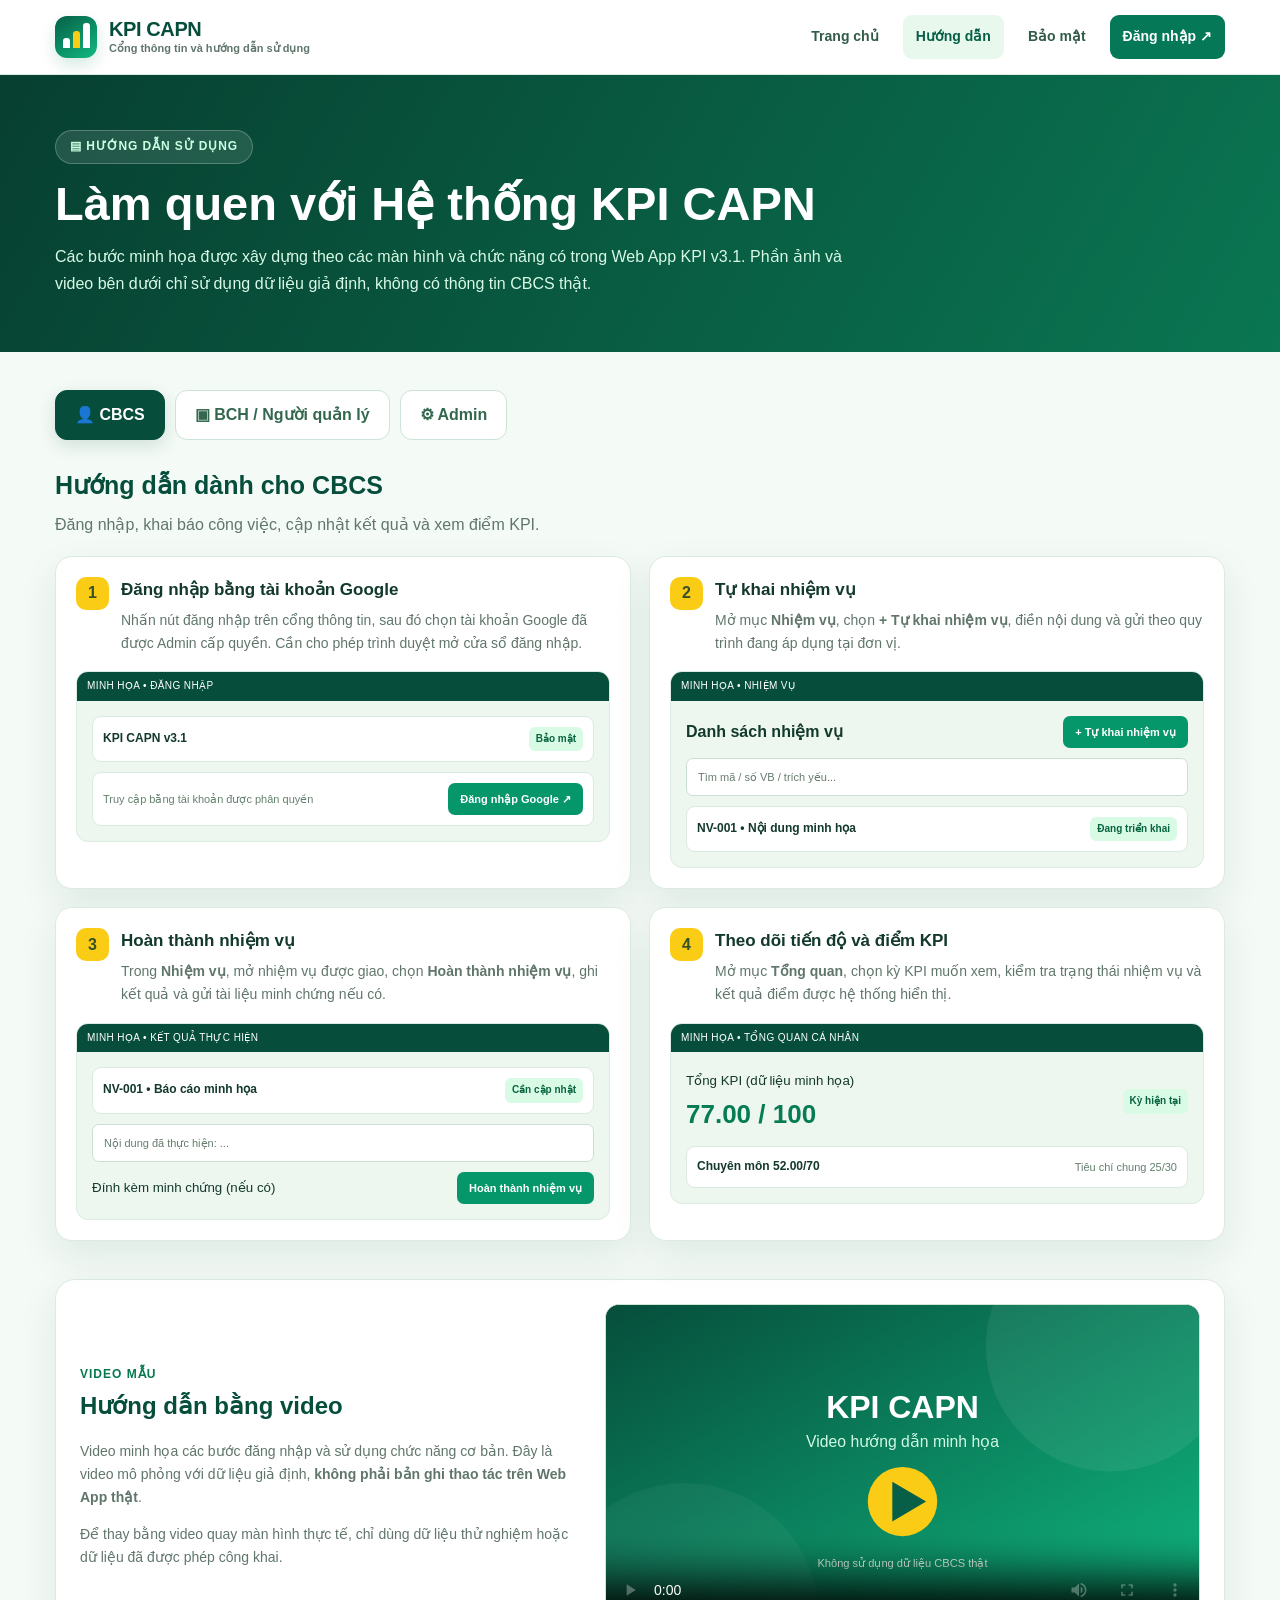
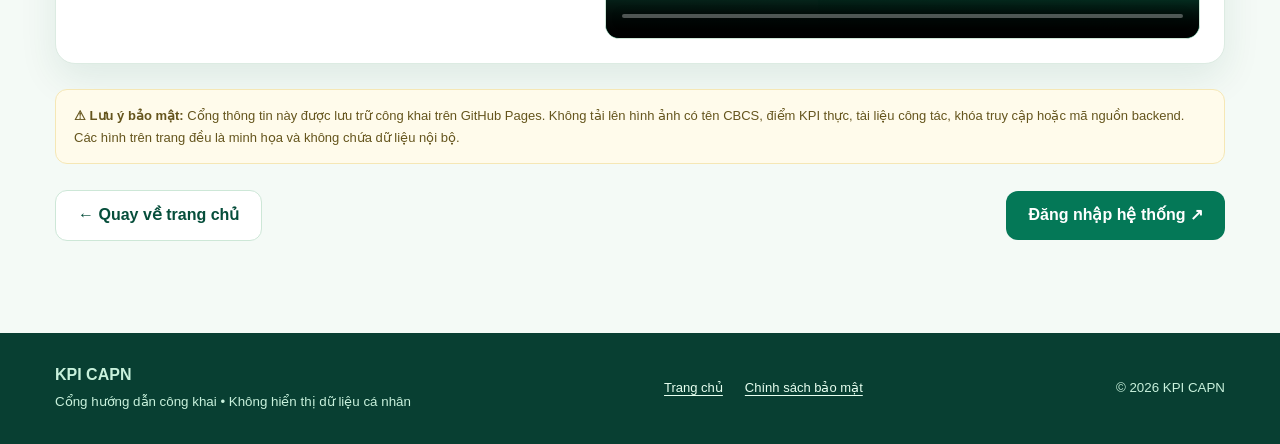
==== huong-dan.html @ f64d780b "Add files via upload" ====
<!doctype html><html lang="vi"><head><meta charset="utf-8"><meta name="viewport" content="width=device-width,initial-scale=1"><meta name="theme-color" content="#064e3b"><meta name="description" content="Hướng dẫn sử dụng KPI CAPN theo vai trò CBCS, BCH và Admin, có ảnh minh họa và video mẫu."><title>Hướng dẫn sử dụng | KPI CAPN</title><link rel="icon" href="favicon.svg" type="image/svg+xml"><link rel="stylesheet" href="styles.css"></head><body>
<header class="site-header"><div class="container header-inner"><a class="brand" href="index.html"><span class="logo" aria-hidden="true"><i></i><i></i><i></i></span><span><strong>KPI CAPN</strong><small>Cổng thông tin và hướng dẫn sử dụng</small></span></a><nav class="menu" aria-label="Menu"><a href="index.html">Trang chủ</a><a href="huong-dan.html" aria-current="page">Hướng dẫn</a><a href="privacy.html">Bảo mật</a><a class="header-login" href="https://script.google.com/macros/s/AKfycbzQNDYXL3DD_CbY_EI88H-msxSmF8fYLqGFFghkxjFgQ-EiCc-l6rLJh7oKqEuEc4o/exec" target="_blank" rel="noopener noreferrer">Đăng nhập ↗</a></nav></div></header>
<main><section class="guide-hero"><div class="container"><span class="tag">▤ HƯỚNG DẪN SỬ DỤNG</span><h1>Làm quen với Hệ thống KPI CAPN</h1><p>Các bước minh họa được xây dựng theo các màn hình và chức năng có trong Web App KPI v3.1. Phần ảnh và video bên dưới chỉ sử dụng dữ liệu giả định, không có thông tin CBCS thật.</p></div></section>
<div class="container guide-main"><div class="role-tabs" role="tablist" aria-label="Chọn vai trò"><button class="role-tab" id="tab-cbcs" role="tab" aria-controls="panel-cbcs" aria-selected="true" data-role="cbcs">👤 CBCS</button><button class="role-tab" id="tab-bch" role="tab" aria-controls="panel-bch" aria-selected="false" data-role="bch">▣ BCH / Người quản lý</button><button class="role-tab" id="tab-admin" role="tab" aria-controls="panel-admin" aria-selected="false" data-role="admin">⚙ Admin</button></div>
<section class="role-panel" id="panel-cbcs" role="tabpanel" aria-labelledby="tab-cbcs"><div class="guide-header"><h2>Hướng dẫn dành cho CBCS</h2><p>Đăng nhập, khai báo công việc, cập nhật kết quả và xem điểm KPI.</p></div><div class="steps">
<article class="step"><div class="step-head"><span class="step-number">1</span><div><h3>Đăng nhập bằng tài khoản Google</h3><p>Nhấn nút đăng nhập trên cổng thông tin, sau đó chọn tài khoản Google đã được Admin cấp quyền. Cần cho phép trình duyệt mở cửa sổ đăng nhập.</p></div></div><div class="illustration"><div class="illustration-label">MINH HỌA • Đăng nhập</div><div class="illustration-body"><div class="demo-card"><b>KPI CAPN v3.1</b><span class="demo-chip">Bảo mật</span></div><div class="demo-card"><small>Truy cập bằng tài khoản được phân quyền</small><span class="demo-button">Đăng nhập Google ↗</span></div></div></div></article>
<article class="step"><div class="step-head"><span class="step-number">2</span><div><h3>Tự khai nhiệm vụ</h3><p>Mở mục <strong>Nhiệm vụ</strong>, chọn <strong>+ Tự khai nhiệm vụ</strong>, điền nội dung và gửi theo quy trình đang áp dụng tại đơn vị.</p></div></div><div class="illustration"><div class="illustration-label">MINH HỌA • Nhiệm vụ</div><div class="illustration-body"><div class="demo-row"><b>Danh sách nhiệm vụ</b><span class="demo-button">+ Tự khai nhiệm vụ</span></div><div class="demo-input">Tìm mã / số VB / trích yếu...</div><div class="demo-card"><b>NV-001 • Nội dung minh họa</b><span class="demo-chip">Đang triển khai</span></div></div></div></article>
<article class="step"><div class="step-head"><span class="step-number">3</span><div><h3>Hoàn thành nhiệm vụ</h3><p>Trong <strong>Nhiệm vụ</strong>, mở nhiệm vụ được giao, chọn <strong>Hoàn thành nhiệm vụ</strong>, ghi kết quả và gửi tài liệu minh chứng nếu có.</p></div></div><div class="illustration"><div class="illustration-label">MINH HỌA • Kết quả thực hiện</div><div class="illustration-body"><div class="demo-card"><b>NV-001 • Báo cáo minh họa</b><span class="demo-chip">Cần cập nhật</span></div><div class="demo-input">Nội dung đã thực hiện: ...</div><div class="demo-row"><small>Đính kèm minh chứng (nếu có)</small><span class="demo-button">Hoàn thành nhiệm vụ</span></div></div></div></article>
<article class="step"><div class="step-head"><span class="step-number">4</span><div><h3>Theo dõi tiến độ và điểm KPI</h3><p>Mở mục <strong>Tổng quan</strong>, chọn kỳ KPI muốn xem, kiểm tra trạng thái nhiệm vụ và kết quả điểm được hệ thống hiển thị.</p></div></div><div class="illustration"><div class="illustration-label">MINH HỌA • Tổng quan cá nhân</div><div class="illustration-body"><div class="demo-row"><div><small>Tổng KPI (dữ liệu minh họa)</small><div class="demo-score">77.00 / 100</div></div><span class="demo-chip">Kỳ hiện tại</span></div><div class="demo-card"><b>Chuyên môn 52.00/70</b><small>Tiêu chí chung 25/30</small></div></div></div></article>
</div></section>
<section class="role-panel" id="panel-bch" role="tabpanel" aria-labelledby="tab-bch" hidden><div class="guide-header"><h2>Hướng dẫn dành cho BCH / người quản lý</h2><p>Các chức năng cụ thể sẽ xuất hiện theo quyền đã được Admin cấu hình.</p></div><div class="steps">
<article class="step"><div class="step-head"><span class="step-number">1</span><div><h3>Đăng nhập và kiểm tra phạm vi</h3><p>Đăng nhập bằng tài khoản được phân quyền, kiểm tra thông tin vai trò và phạm vi đơn vị trên màn hình Tổng quan.</p></div></div><div class="illustration"><div class="illustration-label">MINH HỌA • Quyền quản lý</div><div class="illustration-body"><div class="demo-card"><b>Vai trò: BCH / Người quản lý</b><span class="demo-chip">Theo phân quyền</span></div><div class="demo-input">Kỳ KPI: Tháng hiện tại ▾</div></div></div></article>
<article class="step"><div class="step-head"><span class="step-number">2</span><div><h3>Giao nhiệm vụ</h3><p>Mở <strong>Nhiệm vụ</strong>, chọn <strong>+ Giao nhiệm vụ</strong> (nếu có quyền), nhập nội dung, cán bộ thực hiện và thời hạn.</p></div></div><div class="illustration"><div class="illustration-label">MINH HỌA • Giao nhiệm vụ</div><div class="illustration-body"><div class="demo-row"><b>Danh sách nhiệm vụ</b><span class="demo-button">+ Giao nhiệm vụ</span></div><div class="demo-input">Người thực hiện: CBCS mẫu ▾</div><div class="demo-input">Hạn nhiệm vụ: DD/MM/YYYY</div></div></div></article>
<article class="step"><div class="step-head"><span class="step-number">3</span><div><h3>Duyệt và chấm điểm</h3><p>Mở <strong>Duyệt nhiệm vụ</strong> hoặc <strong>Chấm điểm</strong> (nếu được cấp quyền); kiểm tra kết quả và thao tác theo quy trình.</p></div></div><div class="illustration"><div class="illustration-label">MINH HỌA • Đánh giá</div><div class="illustration-body"><div class="demo-card"><b>Nhiệm vụ NV-001</b><span class="demo-chip">Chờ chấm điểm</span></div><div class="demo-row"><small>Chất lượng • Tiến độ</small><span class="demo-button yellow">Chấm điểm</span></div></div></div></article>
<article class="step"><div class="step-head"><span class="step-number">4</span><div><h3>Xem tổng hợp và xuất báo cáo</h3><p>Sử dụng <strong>Tổng quan</strong>, <strong>Xếp hạng</strong> hoặc <strong>So sánh KPI</strong> theo phạm vi được cấp để theo dõi kết quả.</p></div></div><div class="illustration"><div class="illustration-label">MINH HỌA • Báo cáo</div><div class="illustration-body"><div class="demo-card"><b>Điểm KPI trung bình</b><span class="demo-score" style="font-size:21px">86.20</span></div><div class="demo-row"><span class="demo-chip">Theo tổ / kỳ</span><span class="demo-button">Xuất Excel</span></div></div></div></article>
</div></section>
<section class="role-panel" id="panel-admin" role="tabpanel" aria-labelledby="tab-admin" hidden><div class="guide-header"><h2>Hướng dẫn dành cho Admin</h2><p>Quản lý tài khoản, dữ liệu, cấu hình và kiểm tra vận hành hệ thống.</p></div><div class="steps">
<article class="step"><div class="step-head"><span class="step-number">1</span><div><h3>Truy cập bằng tài khoản quản trị</h3><p>Đăng nhập tài khoản Google được chỉ định là Admin, sau đó chọn <strong>Quản trị</strong> từ thanh menu bên trái.</p></div></div><div class="illustration"><div class="illustration-label">MINH HỌA • Quản trị</div><div class="illustration-body"><div class="demo-card"><b>Quản trị hệ thống</b><span class="demo-chip">Admin</span></div><div class="demo-input">Người dùng & quyền | Danh mục | Cấu hình KPI</div></div></div></article>
<article class="step"><div class="step-head"><span class="step-number">2</span><div><h3>Quản lý tài khoản và phân quyền</h3><p>Vào <strong>Quản trị → Người dùng & quyền</strong> để kiểm tra CBCS, vai trò và phạm vi quyền trước khi lưu thay đổi.</p></div></div><div class="illustration"><div class="illustration-label">MINH HỌA • Người dùng</div><div class="illustration-body"><div class="demo-card"><b>CBCS mẫu</b><span class="demo-chip">Hoạt động</span></div><div class="demo-row"><small>Vai trò: CBCS</small><span class="demo-button">Cập nhật quyền</span></div></div></div></article>
<article class="step"><div class="step-head"><span class="step-number">3</span><div><h3>Giám sát nhiệm vụ, chấm điểm</h3><p>Vào <strong>Nhiệm vụ</strong> để lọc, chọn nhiều nhiệm vụ và sử dụng menu <strong>Hành động</strong> theo quyền hiện có.</p></div></div><div class="illustration"><div class="illustration-label">MINH HỌA • Thao tác hàng loạt</div><div class="illustration-body"><div class="demo-row"><small>☑ Chọn các nhiệm vụ</small><span class="demo-button">Hành động ▾</span></div><div class="demo-card"><b>NV-001 • NV-002</b><span class="demo-chip">Đã chọn: 2</span></div></div></div></article>
<article class="step"><div class="step-head"><span class="step-number">4</span><div><h3>Kiểm tra, thống kê và báo cáo</h3><p>Sử dụng <strong>Tổng quan</strong>, <strong>Nhật ký thao tác</strong>, <strong>Quản trị → Kiểm tra hệ thống</strong> và chức năng xuất báo cáo khi cần.</p></div></div><div class="illustration"><div class="illustration-label">MINH HỌA • Kiểm tra hệ thống</div><div class="illustration-body"><div class="demo-card"><b>Trạng thái kiểm tra</b><span class="demo-chip">Bình thường</span></div><div class="demo-row"><small>Ghi nhận và theo dõi phiên bản</small><span class="demo-button">Xuất báo cáo</span></div></div></div></article>
</div></section>
<section class="video-section"><div><span class="eyebrow">VIDEO MẪU</span><h2>Hướng dẫn bằng video</h2><p>Video minh họa các bước đăng nhập và sử dụng chức năng cơ bản. Đây là video mô phỏng với dữ liệu giả định, <strong>không phải bản ghi thao tác trên Web App thật</strong>.</p><p>Để thay bằng video quay màn hình thực tế, chỉ dùng dữ liệu thử nghiệm hoặc dữ liệu đã được phép công khai.</p></div><video controls preload="metadata" poster="media/video-cover.svg"><source src="media/huong-dan-minh-hoa.mp4" type="video/mp4">Trình duyệt của bạn không hỗ trợ video HTML5.</video></section>
<div class="safety"><strong>⚠ Lưu ý bảo mật:</strong> Cổng thông tin này được lưu trữ công khai trên GitHub Pages. Không tải lên hình ảnh có tên CBCS, điểm KPI thực, tài liệu công tác, khóa truy cập hoặc mã nguồn backend. Các hình trên trang đều là minh họa và không chứa dữ liệu nội bộ.</div>
<div class="guide-back"><a class="btn btn-white" style="border:1px solid #cde7d7" href="index.html">← Quay về trang chủ</a><a class="btn btn-green" href="https://script.google.com/macros/s/AKfycbzQNDYXL3DD_CbY_EI88H-msxSmF8fYLqGFFghkxjFgQ-EiCc-l6rLJh7oKqEuEc4o/exec" target="_blank" rel="noopener noreferrer">Đăng nhập hệ thống ↗</a></div>
</div></main><footer class="site-footer"><div class="container footer-inner"><div><strong>KPI CAPN</strong><br><small>Cổng hướng dẫn công khai • Không hiển thị dữ liệu cá nhân</small></div><div class="footer-links"><a href="index.html">Trang chủ</a><a href="privacy.html">Chính sách bảo mật</a></div><small>© 2026 KPI CAPN</small></div></footer>
<script>
(function(){const roles=['cbcs','bch','admin'];function select(role,updateHash){if(!roles.includes(role))role='cbcs';for(const r of roles){const button=document.getElementById('tab-'+r),panel=document.getElementById('panel-'+r);button.setAttribute('aria-selected',String(r===role));panel.hidden=r!==role;}if(updateHash)history.replaceState(null,'','#'+role)}for(const r of roles)document.getElementById('tab-'+r).addEventListener('click',()=>select(r,true));window.addEventListener('hashchange',()=>select(location.hash.slice(1),false));select(location.hash.slice(1),false)})();
</script></body></html>
---- styles.css ----
:root{--forest:#064e3b;--dark:#033d2e;--green:#047857;--bright:#10b981;--mint:#d1fae5;--mint2:#ecfdf5;--yellow:#facc15;--ink:#13392b;--muted:#60766b;--line:#dcebe2;--bg:#f4faf6;--white:#fff;--shadow:0 15px 38px rgba(6,78,59,.09)}
*{box-sizing:border-box}html{scroll-behavior:smooth}body{margin:0;background:var(--bg);color:var(--ink);font:16px/1.65 'Segoe UI',Arial,sans-serif}a{color:inherit;text-decoration:none}button{font:inherit;cursor:pointer}img,video{max-width:100%}button:focus-visible,a:focus-visible{outline:3px solid var(--yellow);outline-offset:3px}.container{width:min(1170px,calc(100% - 40px));margin:0 auto}
.site-header{position:sticky;z-index:50;top:0;background:rgba(255,255,255,.96);backdrop-filter:blur(16px);border-bottom:1px solid var(--line)}.header-inner{min-height:74px;display:flex;align-items:center;justify-content:space-between;gap:20px}.brand{display:flex;align-items:center;gap:12px;white-space:nowrap}.logo{width:42px;height:42px;border-radius:12px;background:linear-gradient(145deg,#065f46,#10b981);display:flex;align-items:flex-end;justify-content:center;gap:3px;padding-bottom:10px;box-shadow:0 7px 16px #0478572a}.logo i{display:block;width:7px;background:#fff;border-radius:3px 3px 0 0}.logo i:nth-child(1){height:10px}.logo i:nth-child(2){height:17px;background:#facc15}.logo i:nth-child(3){height:25px}.brand strong{display:block;font-size:20px;line-height:1.2;letter-spacing:-.4px;color:var(--forest)}.brand small{display:block;font-size:11px;font-weight:600;line-height:1.4;color:var(--muted)}.menu{display:flex;align-items:center;gap:11px;flex-wrap:wrap}.menu a{font-size:14px;font-weight:700;padding:10px 13px;border-radius:9px;color:#315b47}.menu a:hover,.menu a[aria-current=page]{background:#e8f8ed;color:#065f46}.menu .header-login{background:var(--green);color:#fff}.menu .header-login:hover{background:var(--forest);color:#fff}.btn{display:inline-flex;gap:10px;align-items:center;justify-content:center;border:0;padding:14px 22px;border-radius:12px;font-weight:800;line-height:1.3;transition:transform .16s ease,filter .16s ease}.btn:hover{transform:translateY(-2px);filter:brightness(1.03)}.btn-yellow{background:linear-gradient(125deg,#ffe46c,var(--yellow));color:#25462b;box-shadow:0 10px 25px #0002}.btn-white{background:#fff;color:var(--forest)}.btn-outline{border:1px solid #ffffff91;color:#fff;background:#ffffff15}.btn-green{background:var(--green);color:#fff}.tag{display:inline-flex;align-items:center;gap:8px;font-size:12px;font-weight:800;letter-spacing:.9px;text-transform:uppercase;color:#caffe3;background:#ffffff1c;border:1px solid #ffffff3d;border-radius:999px;padding:6px 14px}.pill{display:inline-block;border-radius:99px;font-size:12px;font-weight:800;padding:5px 10px;background:#def7e8;color:#086c49}
.hero{position:relative;overflow:hidden;background:linear-gradient(120deg,#063d30 0%,#075a41 58%,#0a815a 100%);color:#fff}.hero:before{content:'';width:490px;height:490px;border:90px solid #ffffff09;border-radius:50%;position:absolute;right:-180px;top:-200px}.hero:after{content:'';width:410px;height:410px;border:55px solid #ffffff08;border-radius:50%;position:absolute;left:-210px;bottom:-280px}.hero-grid{position:relative;z-index:1;display:grid;grid-template-columns:1.03fr .97fr;gap:42px;align-items:center;min-height:450px;padding:72px 0}.hero h1{font-size:clamp(38px,4.5vw,62px);line-height:1.12;letter-spacing:-2px;margin:19px 0 17px;font-weight:850}.hero h1 span{color:#ffe45e}.hero p{font-size:18px;line-height:1.7;max-width:595px;color:#e4fff2;margin:0 0 26px}.hero-cta{display:flex;gap:13px;flex-wrap:wrap}.hero-note{font-size:13px;margin-top:19px;color:#c1e9d2}.dashboard-visual{padding:17px;background:linear-gradient(140deg,#ffffff27,#ffffff10);border:1px solid #ffffff55;border-radius:22px;transform:rotate(-1deg);box-shadow:0 32px 60px #012b2088}.mini-window{background:#f8fffb;color:#163c2c;border-radius:14px;overflow:hidden;box-shadow:0 8px 18px #01291d30}.mini-head{background:#064e3b;color:#fff;padding:12px 15px;display:flex;gap:7px;align-items:center;justify-content:space-between;font-weight:800;font-size:14px}.mini-head .dots{display:flex;gap:5px}.mini-head .dots i{width:8px;height:8px;background:#facc15;border-radius:50%}.mini-head .dots i:nth-child(2){background:#a7f3d0}.mini-head .dots i:nth-child(3){background:#fff}.mini-body{padding:18px}.mini-tile-grid{display:grid;grid-template-columns:repeat(3,1fr);gap:9px}.mini-tile{background:#e6f7ed;border:1px solid #d0eedd;border-radius:10px;padding:9px}.mini-tile:nth-child(2){background:#fffae5;border-color:#f8ecc1}.mini-tile span{display:block;font-size:10px;color:#517364}.mini-tile b{display:block;font-size:18px;color:#064e3b}.mini-dashboard{display:grid;grid-template-columns:150px 1fr;gap:16px;padding-top:20px}.donut{width:136px;height:136px;border-radius:50%;display:grid;place-items:center;background:conic-gradient(#0fb981 0 74%,#facc15 74% 86%,#8b5cf6 86% 93%,#e3ede7 93%);position:relative}.donut:after{content:'';position:absolute;inset:26px;background:#fff;border-radius:50%}.donut .value{position:relative;z-index:1;text-align:center;font-weight:800;font-size:25px;line-height:1.1}.donut .value small{display:block;font-size:10px;font-weight:500}.mini-bars{display:flex;align-items:flex-end;height:124px;gap:11px;border-bottom:1px solid #e2eee7;padding:6px 5px}.mini-bars i{flex:1;border-radius:6px 6px 0 0;background:linear-gradient(#19c38b,#07845f);height:60%}.mini-bars i:nth-child(2){height:42%}.mini-bars i:nth-child(3){height:84%}.mini-bars i:nth-child(4){height:70%}.mini-bars i:nth-child(5){height:94%;background:linear-gradient(#ffdc47,#deb00d)}.mini-window-foot{background:#f2faf5;border-top:1px solid #e2eee7;padding:12px 18px;font-size:11px;font-weight:700;color:#55816a}
.section-pad{padding:70px 0}.section-intro{text-align:center;margin-bottom:32px}.eyebrow{display:inline-flex;color:#05784d;text-transform:uppercase;letter-spacing:1px;font-size:12px;font-weight:850}.section-intro h2,.left-intro h2{font-size:clamp(26px,3vw,38px);line-height:1.24;letter-spacing:-1px;margin:8px 0 8px;color:var(--forest)}.section-intro p,.left-intro p{color:var(--muted);margin:0}.features{display:grid;grid-template-columns:repeat(3,minmax(0,1fr));gap:18px}.feature{background:#fff;border:1px solid var(--line);border-radius:18px;padding:25px;box-shadow:var(--shadow)}.feature .icon{display:inline-grid;place-items:center;width:52px;height:52px;background:#e3f9ea;border-radius:14px;font-size:26px}.feature h3{font-size:19px;margin:17px 0 8px}.feature p{font-size:14px;margin:0;color:var(--muted)}.guide-preview{display:grid;grid-template-columns:.8fr 1.2fr;gap:32px;align-items:center}.guide-links{display:grid;gap:12px}.guide-link{display:flex;gap:13px;align-items:center;background:#fff;border:1px solid var(--line);border-radius:13px;padding:16px 18px;box-shadow:0 5px 14px #064e3b0b}.guide-link:hover{border-color:#84d3ac}.guide-link span:first-child{font-size:24px}.guide-link strong{display:block}.guide-link small{display:block;font-size:12px;color:var(--muted)}.guide-link b:last-child{margin-left:auto;color:#05835c}.section-soft{background:linear-gradient(180deg,#edf8f1,#f8fcf9)}.cta-band{background:linear-gradient(110deg,#065f46,#047857);color:#fff;border-radius:22px;padding:32px 38px;display:flex;gap:20px;align-items:center;justify-content:space-between;box-shadow:var(--shadow)}.cta-band h2{margin:0 0 5px;font-size:25px}.cta-band p{margin:0;color:#ddfbe9}.site-footer{margin-top:62px;padding:29px 0;background:#083f32;color:#c8f1dc}.footer-inner{display:flex;justify-content:space-between;align-items:center;gap:22px;flex-wrap:wrap}.site-footer a{text-decoration:underline;text-underline-offset:3px;color:#e7fff0}.footer-links{display:flex;gap:22px;font-size:13px}
/* trang hướng dẫn */
.guide-hero{padding:55px 0;background:linear-gradient(120deg,#073f30,#0a7652);color:#fff}.guide-hero h1{font-size:clamp(30px,4vw,47px);line-height:1.2;margin:12px 0}.guide-hero p{max-width:800px;color:#d8fae7;margin:0}.guide-main{padding:38px 0 30px}.role-tabs{display:flex;gap:10px;flex-wrap:wrap;margin:0 0 25px}.role-tab{padding:11px 19px;border-radius:12px;border:1px solid #cce3d5;background:#fff;color:#33684f;font-weight:800}.role-tab[aria-selected=true]{background:var(--forest);border-color:var(--forest);color:#fff;box-shadow:0 6px 17px #064e3b24}.role-panel[hidden]{display:none}.guide-header{margin:0 0 18px}.guide-header h2{margin:0 0 5px;color:var(--forest);font-size:25px}.guide-header p{color:var(--muted);margin:0}.steps{display:grid;grid-template-columns:repeat(2,minmax(0,1fr));gap:18px}.step{background:#fff;border:1px solid var(--line);padding:20px;border-radius:17px;box-shadow:var(--shadow)}.step-head{display:flex;gap:12px;align-items:start}.step-number{width:33px;height:33px;flex:0 0 auto;border-radius:10px;background:var(--yellow);display:grid;place-items:center;color:#375129;font-weight:900}.step h3{font-size:17px;margin:2px 0 7px;line-height:1.35}.step p{font-size:14px;color:var(--muted);margin:0 0 16px}.illustration{background:#edf7f0;border:1px solid #dbece0;border-radius:12px;overflow:hidden}.illustration-label{font-size:10px;background:#064e3b;color:#fff;padding:6px 10px;letter-spacing:.4px;text-transform:uppercase}.illustration-body{padding:15px;min-height:125px;display:flex;flex-direction:column;justify-content:center;gap:10px}.demo-row{display:flex;align-items:center;gap:9px;justify-content:space-between}.demo-card{padding:10px;background:#fff;border-radius:9px;border:1px solid #daeadf;display:flex;justify-content:space-between;align-items:center;gap:10px}.demo-card b{font-size:12px}.demo-card small{font-size:11px;color:#64806e}.demo-button{background:#059669;color:#fff;padding:7px 12px;font-size:11px;border-radius:7px;white-space:nowrap;font-weight:800}.demo-button.yellow{background:#facc15;color:#183e2b}.demo-chip{display:inline-flex;background:#d9fae4;color:#076440;padding:4px 7px;border-radius:6px;font-size:10px;font-weight:800}.demo-input{border:1px solid #cbded4;background:#fff;padding:9px 11px;border-radius:7px;font-size:11px;color:#667c6d}.demo-score{font-size:26px;font-weight:900;color:#057c53}.video-section{margin-top:38px;background:#fff;border:1px solid var(--line);border-radius:20px;padding:24px;box-shadow:var(--shadow);display:grid;grid-template-columns:1fr 1.2fr;gap:30px;align-items:center}.video-section h2{margin:0 0 10px;color:var(--forest)}.video-section p{color:var(--muted);font-size:14px}.video-section video{width:100%;border-radius:14px;background:#073f30;border:1px solid #cee6d8}.safety{margin-top:25px;background:#fffbeb;border:1px solid #f5e7b5;padding:15px 18px;border-radius:12px;font-size:13px;color:#65551d}.guide-back{display:flex;justify-content:space-between;align-items:center;gap:12px;margin-top:26px;flex-wrap:wrap}
@media(max-width:900px){.hero-grid,.guide-preview,.video-section{grid-template-columns:1fr}.hero-grid{padding:55px 0}.dashboard-visual{max-width:580px;transform:none}.features{grid-template-columns:repeat(2,minmax(0,1fr))}.steps{grid-template-columns:1fr}.menu{gap:0}.menu a{padding:8px 9px}}@media(max-width:630px){.container{width:min(100% - 26px,1170px)}.header-inner{padding:10px 0;align-items:flex-start;flex-direction:column;gap:6px}.brand strong{font-size:18px}.menu{width:100%;justify-content:space-between}.menu a{font-size:12px;padding:8px}.hero-grid{padding:45px 0}.hero h1{letter-spacing:-1px}.hero p{font-size:16px}.dashboard-visual{padding:9px}.mini-dashboard{grid-template-columns:115px 1fr;gap:6px}.donut{width:105px;height:105px}.donut:after{inset:20px}.mini-body{padding:12px}.mini-bars{height:92px;gap:5px}.mini-tile{padding:6px}.mini-tile b{font-size:15px}.features{grid-template-columns:1fr}.cta-band{padding:25px;display:block}.cta-band .btn{margin-top:18px}.footer-inner{align-items:flex-start;flex-direction:column}.guide-hero{padding:40px 0}}
@media(prefers-reduced-motion:reduce){html{scroll-behavior:auto}a,button{transition:none}}
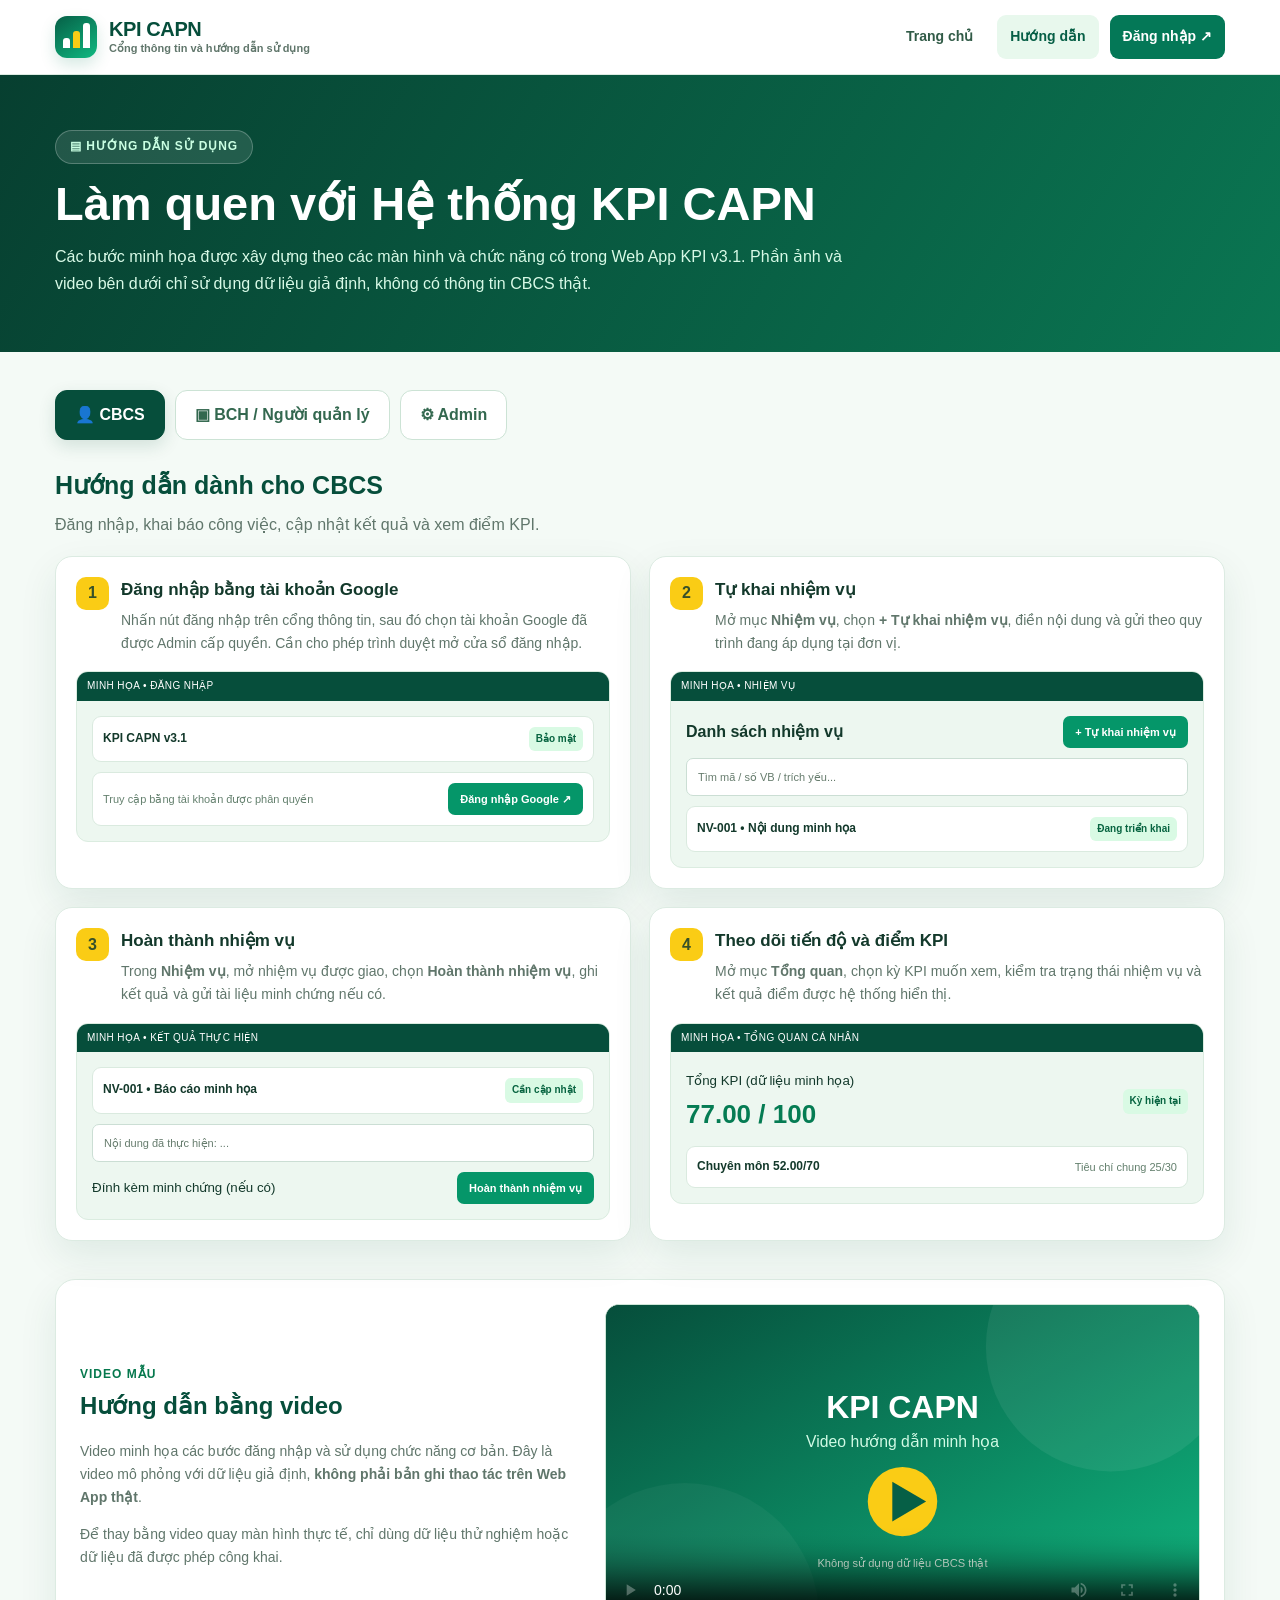
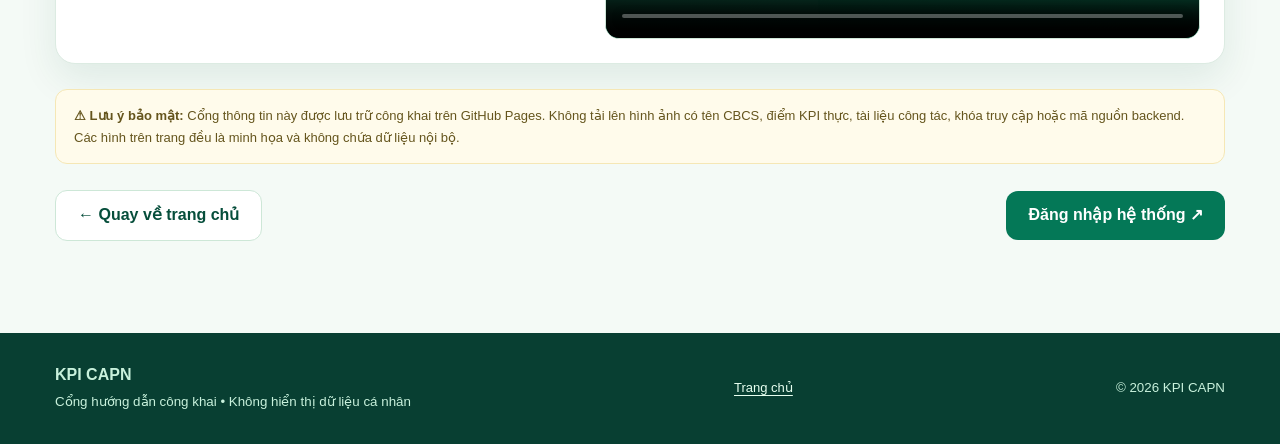
==== commit 2f3daecf: "Add files via upload" ====
--- a/huong-dan.html
+++ b/huong-dan.html
@@ -1,5 +1,5 @@
 <!doctype html><html lang="vi"><head><meta charset="utf-8"><meta name="viewport" content="width=device-width,initial-scale=1"><meta name="theme-color" content="#064e3b"><meta name="description" content="Hướng dẫn sử dụng KPI CAPN theo vai trò CBCS, BCH và Admin, có ảnh minh họa và video mẫu."><title>Hướng dẫn sử dụng | KPI CAPN</title><link rel="icon" href="favicon.svg" type="image/svg+xml"><link rel="stylesheet" href="styles.css"></head><body>
-<header class="site-header"><div class="container header-inner"><a class="brand" href="index.html"><span class="logo" aria-hidden="true"><i></i><i></i><i></i></span><span><strong>KPI CAPN</strong><small>Cổng thông tin và hướng dẫn sử dụng</small></span></a><nav class="menu" aria-label="Menu"><a href="index.html">Trang chủ</a><a href="huong-dan.html" aria-current="page">Hướng dẫn</a><a href="privacy.html">Bảo mật</a><a class="header-login" href="https://script.google.com/macros/s/AKfycbzQNDYXL3DD_CbY_EI88H-msxSmF8fYLqGFFghkxjFgQ-EiCc-l6rLJh7oKqEuEc4o/exec" target="_blank" rel="noopener noreferrer">Đăng nhập ↗</a></nav></div></header>
+<header class="site-header"><div class="container header-inner"><a class="brand" href="index.html"><span class="logo" aria-hidden="true"><i></i><i></i><i></i></span><span><strong>KPI CAPN</strong><small>Cổng thông tin và hướng dẫn sử dụng</small></span></a><nav class="menu" aria-label="Menu"><a href="index.html">Trang chủ</a><a href="huong-dan.html" aria-current="page">Hướng dẫn</a><a class="header-login" href="https://script.google.com/macros/s/AKfycbzQNDYXL3DD_CbY_EI88H-msxSmF8fYLqGFFghkxjFgQ-EiCc-l6rLJh7oKqEuEc4o/exec" target="_blank" rel="noopener noreferrer">Đăng nhập ↗</a></nav></div></header>
 <main><section class="guide-hero"><div class="container"><span class="tag">▤ HƯỚNG DẪN SỬ DỤNG</span><h1>Làm quen với Hệ thống KPI CAPN</h1><p>Các bước minh họa được xây dựng theo các màn hình và chức năng có trong Web App KPI v3.1. Phần ảnh và video bên dưới chỉ sử dụng dữ liệu giả định, không có thông tin CBCS thật.</p></div></section>
 <div class="container guide-main"><div class="role-tabs" role="tablist" aria-label="Chọn vai trò"><button class="role-tab" id="tab-cbcs" role="tab" aria-controls="panel-cbcs" aria-selected="true" data-role="cbcs">👤 CBCS</button><button class="role-tab" id="tab-bch" role="tab" aria-controls="panel-bch" aria-selected="false" data-role="bch">▣ BCH / Người quản lý</button><button class="role-tab" id="tab-admin" role="tab" aria-controls="panel-admin" aria-selected="false" data-role="admin">⚙ Admin</button></div>
 <section class="role-panel" id="panel-cbcs" role="tabpanel" aria-labelledby="tab-cbcs"><div class="guide-header"><h2>Hướng dẫn dành cho CBCS</h2><p>Đăng nhập, khai báo công việc, cập nhật kết quả và xem điểm KPI.</p></div><div class="steps">
@@ -23,7 +23,7 @@
 <section class="video-section"><div><span class="eyebrow">VIDEO MẪU</span><h2>Hướng dẫn bằng video</h2><p>Video minh họa các bước đăng nhập và sử dụng chức năng cơ bản. Đây là video mô phỏng với dữ liệu giả định, <strong>không phải bản ghi thao tác trên Web App thật</strong>.</p><p>Để thay bằng video quay màn hình thực tế, chỉ dùng dữ liệu thử nghiệm hoặc dữ liệu đã được phép công khai.</p></div><video controls preload="metadata" poster="media/video-cover.svg"><source src="media/huong-dan-minh-hoa.mp4" type="video/mp4">Trình duyệt của bạn không hỗ trợ video HTML5.</video></section>
 <div class="safety"><strong>⚠ Lưu ý bảo mật:</strong> Cổng thông tin này được lưu trữ công khai trên GitHub Pages. Không tải lên hình ảnh có tên CBCS, điểm KPI thực, tài liệu công tác, khóa truy cập hoặc mã nguồn backend. Các hình trên trang đều là minh họa và không chứa dữ liệu nội bộ.</div>
 <div class="guide-back"><a class="btn btn-white" style="border:1px solid #cde7d7" href="index.html">← Quay về trang chủ</a><a class="btn btn-green" href="https://script.google.com/macros/s/AKfycbzQNDYXL3DD_CbY_EI88H-msxSmF8fYLqGFFghkxjFgQ-EiCc-l6rLJh7oKqEuEc4o/exec" target="_blank" rel="noopener noreferrer">Đăng nhập hệ thống ↗</a></div>
-</div></main><footer class="site-footer"><div class="container footer-inner"><div><strong>KPI CAPN</strong><br><small>Cổng hướng dẫn công khai • Không hiển thị dữ liệu cá nhân</small></div><div class="footer-links"><a href="index.html">Trang chủ</a><a href="privacy.html">Chính sách bảo mật</a></div><small>© 2026 KPI CAPN</small></div></footer>
+</div></main><footer class="site-footer"><div class="container footer-inner"><div><strong>KPI CAPN</strong><br><small>Cổng hướng dẫn công khai • Không hiển thị dữ liệu cá nhân</small></div><div class="footer-links"><a href="index.html">Trang chủ</a></div><small>© 2026 KPI CAPN</small></div></footer>
 <script>
 (function(){const roles=['cbcs','bch','admin'];function select(role,updateHash){if(!roles.includes(role))role='cbcs';for(const r of roles){const button=document.getElementById('tab-'+r),panel=document.getElementById('panel-'+r);button.setAttribute('aria-selected',String(r===role));panel.hidden=r!==role;}if(updateHash)history.replaceState(null,'','#'+role)}for(const r of roles)document.getElementById('tab-'+r).addEventListener('click',()=>select(r,true));window.addEventListener('hashchange',()=>select(location.hash.slice(1),false));select(location.hash.slice(1),false)})();
 </script></body></html>
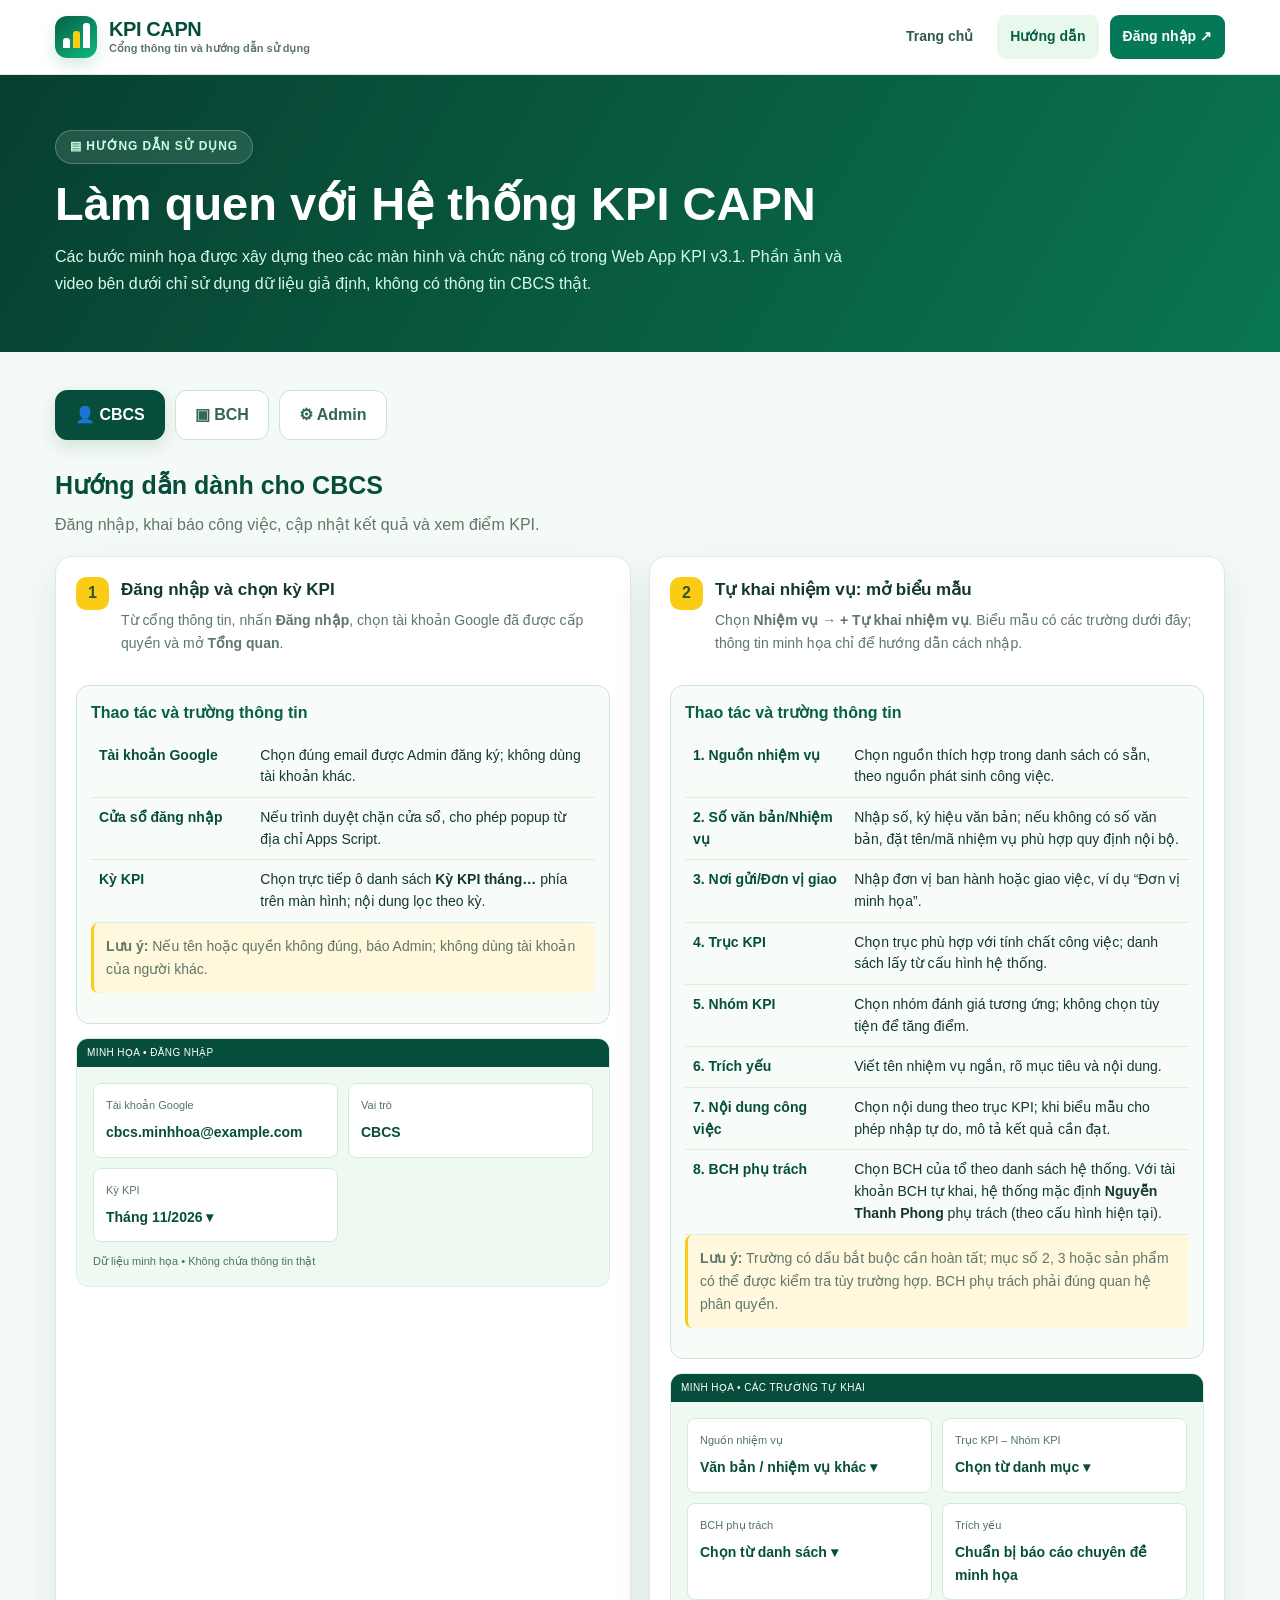
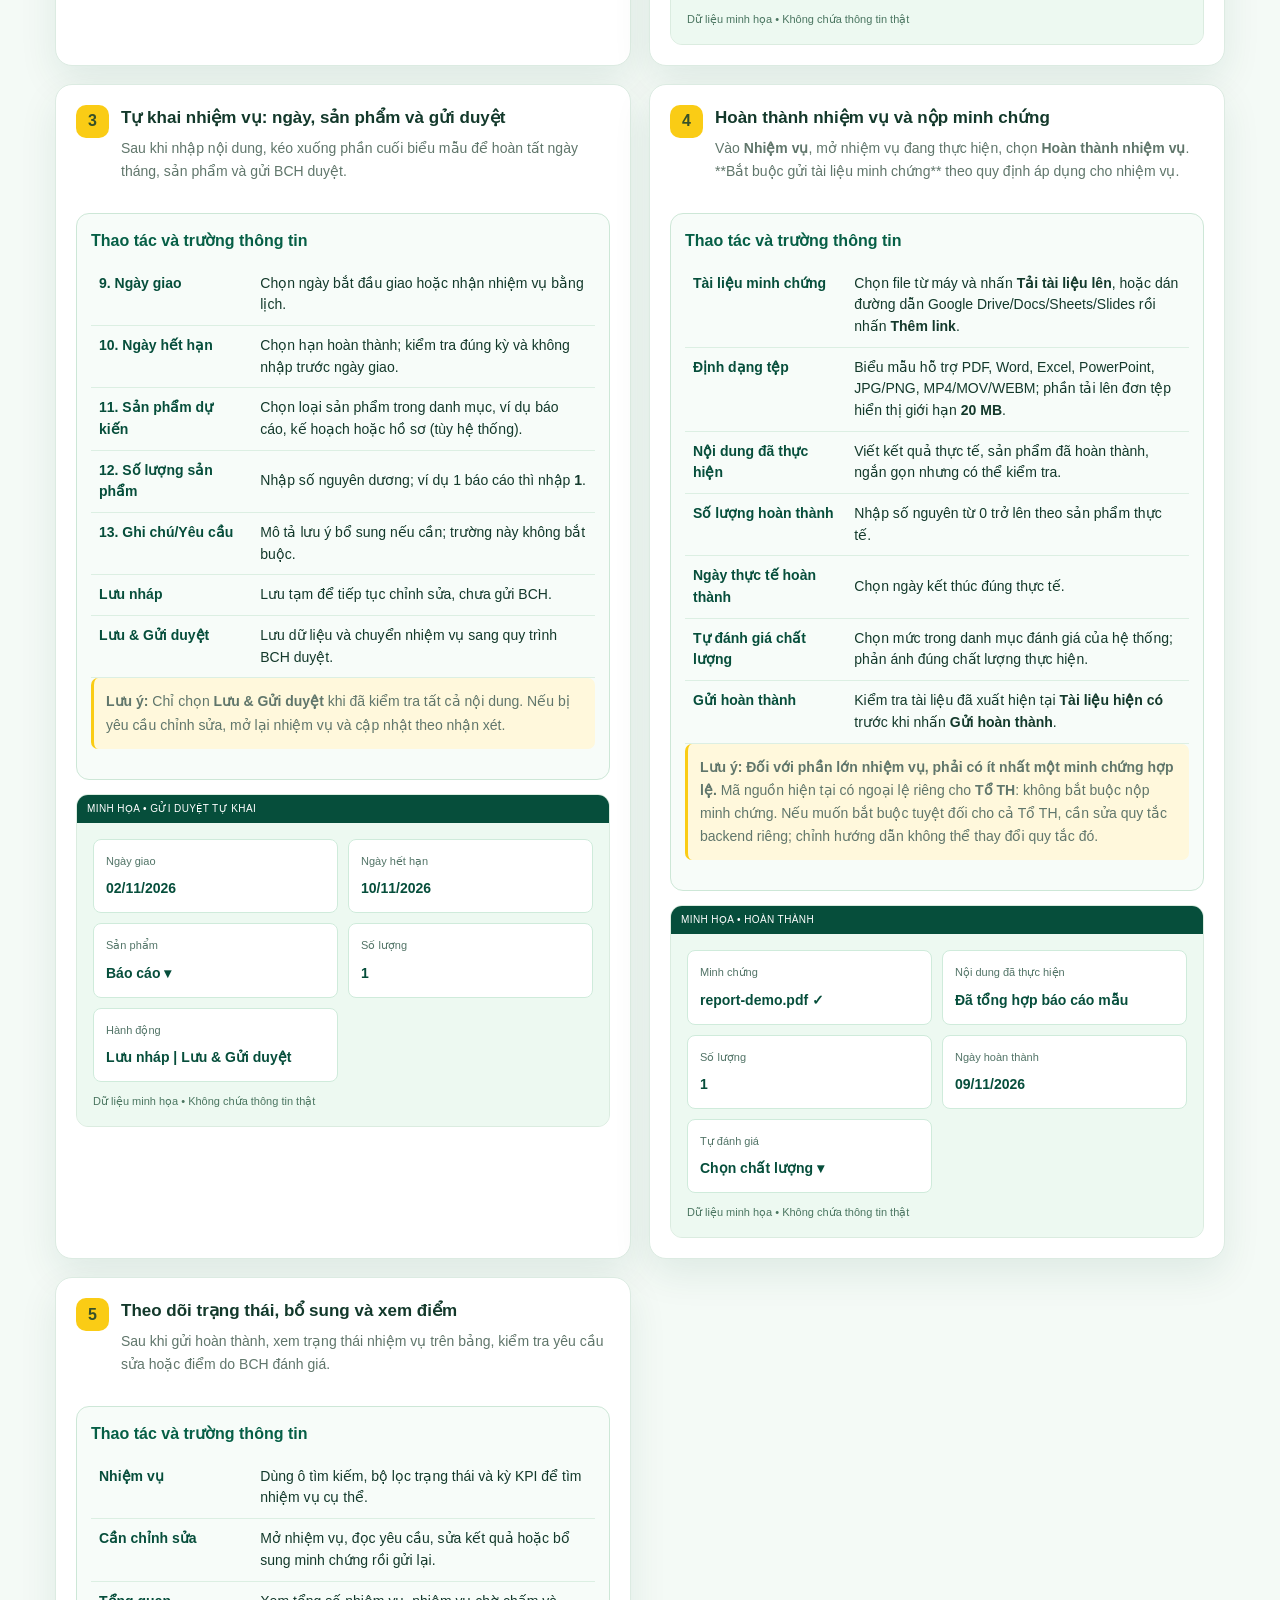
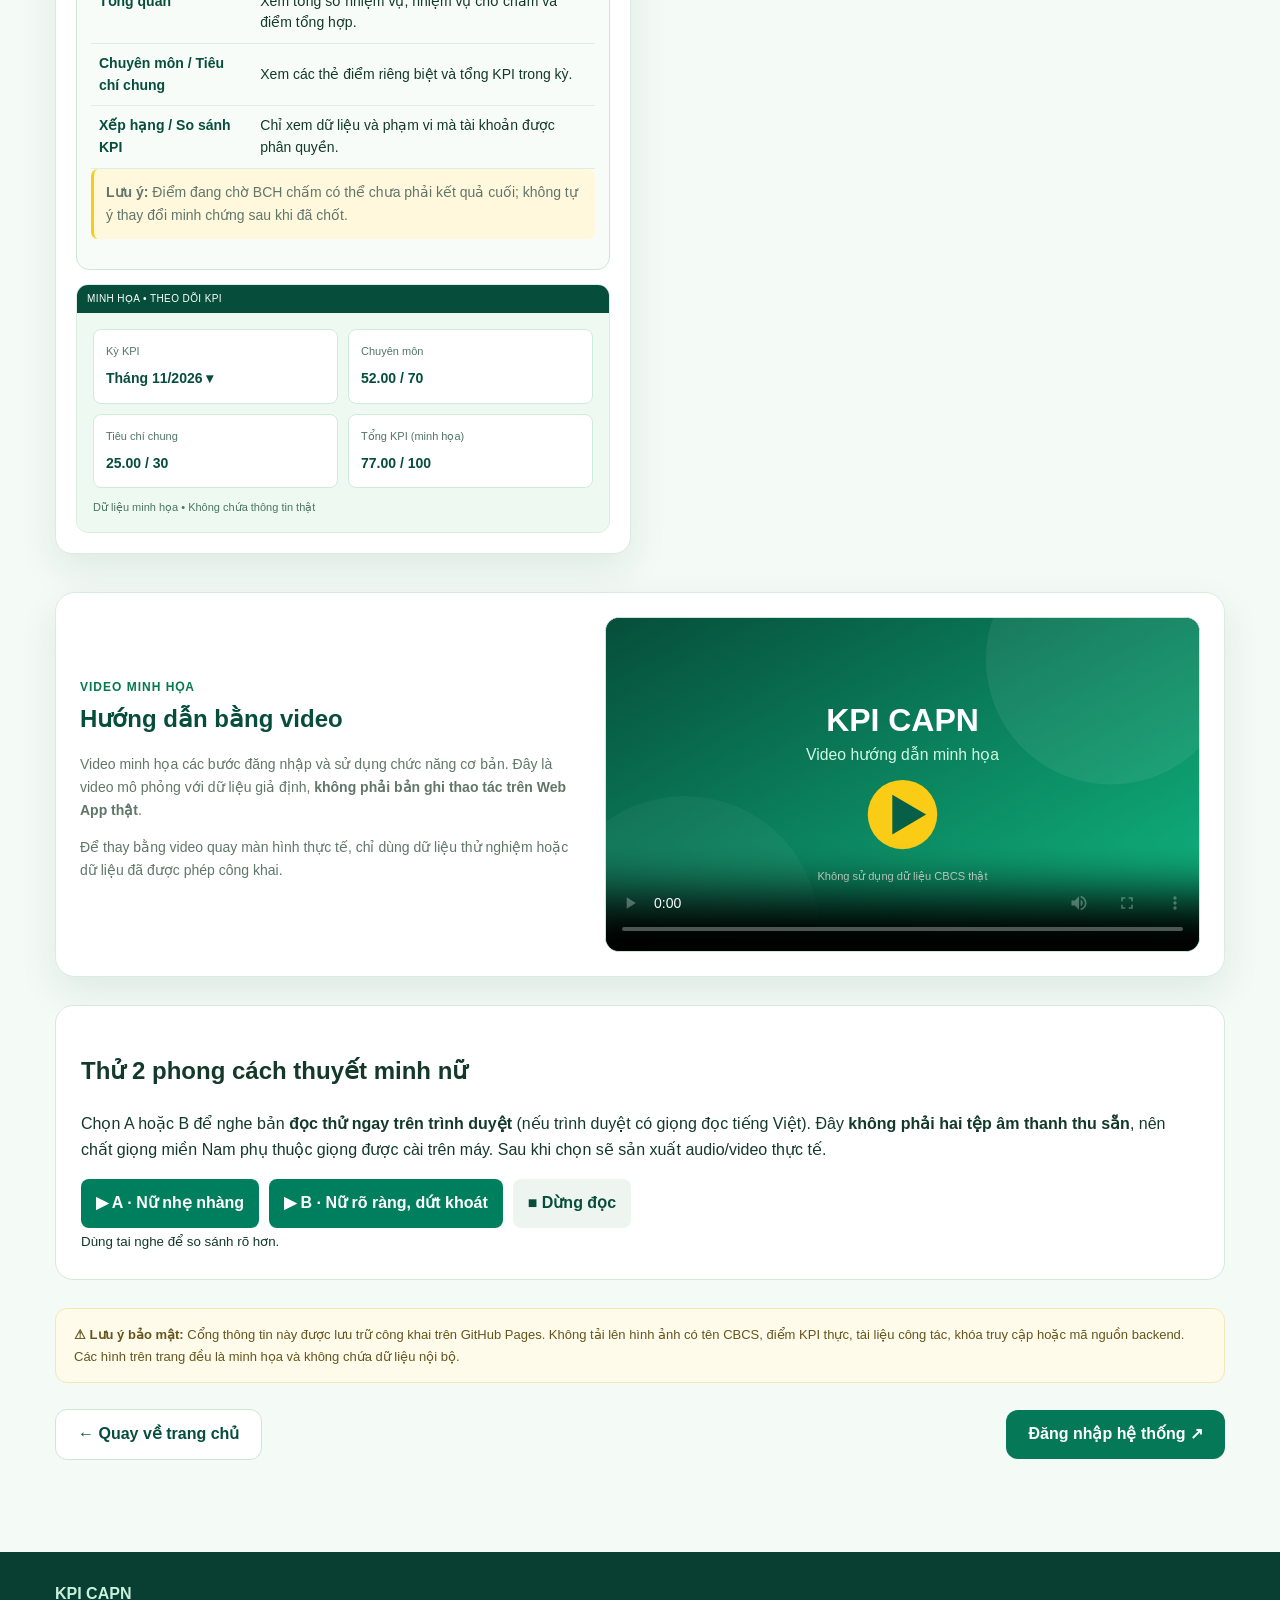
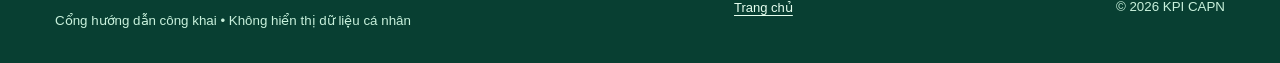
==== commit b149fe79: "Cập nhật hướng dẫn KPI CAPN chi tiết cho CBCS và BCH" ====
--- a/huong-dan.html
+++ b/huong-dan.html
@@ -1,29 +1,20 @@
-<!doctype html><html lang="vi"><head><meta charset="utf-8"><meta name="viewport" content="width=device-width,initial-scale=1"><meta name="theme-color" content="#064e3b"><meta name="description" content="Hướng dẫn sử dụng KPI CAPN theo vai trò CBCS, BCH và Admin, có ảnh minh họa và video mẫu."><title>Hướng dẫn sử dụng | KPI CAPN</title><link rel="icon" href="favicon.svg" type="image/svg+xml"><link rel="stylesheet" href="styles.css"></head><body>
-<header class="site-header"><div class="container header-inner"><a class="brand" href="index.html"><span class="logo" aria-hidden="true"><i></i><i></i><i></i></span><span><strong>KPI CAPN</strong><small>Cổng thông tin và hướng dẫn sử dụng</small></span></a><nav class="menu" aria-label="Menu"><a href="index.html">Trang chủ</a><a href="huong-dan.html" aria-current="page">Hướng dẫn</a><a class="header-login" href="https://script.google.com/macros/s/AKfycbzQNDYXL3DD_CbY_EI88H-msxSmF8fYLqGFFghkxjFgQ-EiCc-l6rLJh7oKqEuEc4o/exec" target="_blank" rel="noopener noreferrer">Đăng nhập ↗</a></nav></div></header>
+<!DOCTYPE html>
+<html lang="vi"><head><meta charset="utf-8"/><meta content="width=device-width,initial-scale=1" name="viewport"/><meta content="#064e3b" name="theme-color"/><meta content="Hướng dẫn sử dụng KPI CAPN theo vai trò CBCS, BCH và Admin, có ảnh minh họa và video mẫu." name="description"/><title>Hướng dẫn sử dụng | KPI CAPN</title><link href="favicon.svg" rel="icon" type="image/svg+xml"/><link href="styles.css" rel="stylesheet"/><style>.detailed-step{padding-bottom:20px}.instruction-details{margin:14px 0;padding:14px;background:#f7fcf9;border:1px solid #cde7d7;border-radius:13px}.instruction-details h4{margin:0 0 9px;color:#065f46}.field-table{width:100%;border-collapse:collapse;font-size:14px}.field-table th{text-align:left;vertical-align:top;width:32%;font-weight:700;color:#064e3b}.field-table th,.field-table td{padding:9px 8px;border-bottom:1px solid #dcefe3;line-height:1.55}.guide-tip{font-size:13px;padding:12px;background:#fff8dc;border-left:3px solid #facc15;border-radius:7px;line-height:1.65}.mock-form{padding:16px;display:grid;grid-template-columns:repeat(2,minmax(0,1fr));gap:10px;background:#edf9f1}.mock-field{background:#fff;border:1px solid #cfebdb;border-radius:8px;padding:12px;min-width:0}.mock-field span{display:block;color:#527467;font-size:11px}.mock-field strong{display:block;margin-top:7px;color:#064e3b;font-size:14px;overflow-wrap:anywhere}.mock-bottom{grid-column:1/-1;color:#4b7661;font-size:11px}.voice-section{margin:28px 0;background:#fff;border:1px solid #d6e9dc;border-radius:18px;padding:25px}.voice-choices{display:flex;flex-wrap:wrap;gap:10px}.voice-choices button{padding:11px 15px;cursor:pointer;background:#007f5f;color:white;border:0;border-radius:8px;font-weight:bold}.voice-choices button:last-child{background:#eef5f0;color:#064e3b}@media(max-width:650px){.field-table th,.field-table td{display:block;width:auto;padding:6px}.field-table td{padding-bottom:12px}.mock-form{grid-template-columns:1fr}.mock-bottom{grid-column:1}}</style></head><body>
+<header class="site-header"><div class="container header-inner"><a class="brand" href="index.html"><span aria-hidden="true" class="logo"><i></i><i></i><i></i></span><span><strong>KPI CAPN</strong><small>Cổng thông tin và hướng dẫn sử dụng</small></span></a><nav aria-label="Menu" class="menu"><a href="index.html">Trang chủ</a><a aria-current="page" href="huong-dan.html">Hướng dẫn</a><a class="header-login" href="https://script.google.com/macros/s/AKfycbzQNDYXL3DD_CbY_EI88H-msxSmF8fYLqGFFghkxjFgQ-EiCc-l6rLJh7oKqEuEc4o/exec" rel="noopener noreferrer" target="_blank">Đăng nhập ↗</a></nav></div></header>
 <main><section class="guide-hero"><div class="container"><span class="tag">▤ HƯỚNG DẪN SỬ DỤNG</span><h1>Làm quen với Hệ thống KPI CAPN</h1><p>Các bước minh họa được xây dựng theo các màn hình và chức năng có trong Web App KPI v3.1. Phần ảnh và video bên dưới chỉ sử dụng dữ liệu giả định, không có thông tin CBCS thật.</p></div></section>
-<div class="container guide-main"><div class="role-tabs" role="tablist" aria-label="Chọn vai trò"><button class="role-tab" id="tab-cbcs" role="tab" aria-controls="panel-cbcs" aria-selected="true" data-role="cbcs">👤 CBCS</button><button class="role-tab" id="tab-bch" role="tab" aria-controls="panel-bch" aria-selected="false" data-role="bch">▣ BCH / Người quản lý</button><button class="role-tab" id="tab-admin" role="tab" aria-controls="panel-admin" aria-selected="false" data-role="admin">⚙ Admin</button></div>
-<section class="role-panel" id="panel-cbcs" role="tabpanel" aria-labelledby="tab-cbcs"><div class="guide-header"><h2>Hướng dẫn dành cho CBCS</h2><p>Đăng nhập, khai báo công việc, cập nhật kết quả và xem điểm KPI.</p></div><div class="steps">
-<article class="step"><div class="step-head"><span class="step-number">1</span><div><h3>Đăng nhập bằng tài khoản Google</h3><p>Nhấn nút đăng nhập trên cổng thông tin, sau đó chọn tài khoản Google đã được Admin cấp quyền. Cần cho phép trình duyệt mở cửa sổ đăng nhập.</p></div></div><div class="illustration"><div class="illustration-label">MINH HỌA • Đăng nhập</div><div class="illustration-body"><div class="demo-card"><b>KPI CAPN v3.1</b><span class="demo-chip">Bảo mật</span></div><div class="demo-card"><small>Truy cập bằng tài khoản được phân quyền</small><span class="demo-button">Đăng nhập Google ↗</span></div></div></div></article>
-<article class="step"><div class="step-head"><span class="step-number">2</span><div><h3>Tự khai nhiệm vụ</h3><p>Mở mục <strong>Nhiệm vụ</strong>, chọn <strong>+ Tự khai nhiệm vụ</strong>, điền nội dung và gửi theo quy trình đang áp dụng tại đơn vị.</p></div></div><div class="illustration"><div class="illustration-label">MINH HỌA • Nhiệm vụ</div><div class="illustration-body"><div class="demo-row"><b>Danh sách nhiệm vụ</b><span class="demo-button">+ Tự khai nhiệm vụ</span></div><div class="demo-input">Tìm mã / số VB / trích yếu...</div><div class="demo-card"><b>NV-001 • Nội dung minh họa</b><span class="demo-chip">Đang triển khai</span></div></div></div></article>
-<article class="step"><div class="step-head"><span class="step-number">3</span><div><h3>Hoàn thành nhiệm vụ</h3><p>Trong <strong>Nhiệm vụ</strong>, mở nhiệm vụ được giao, chọn <strong>Hoàn thành nhiệm vụ</strong>, ghi kết quả và gửi tài liệu minh chứng nếu có.</p></div></div><div class="illustration"><div class="illustration-label">MINH HỌA • Kết quả thực hiện</div><div class="illustration-body"><div class="demo-card"><b>NV-001 • Báo cáo minh họa</b><span class="demo-chip">Cần cập nhật</span></div><div class="demo-input">Nội dung đã thực hiện: ...</div><div class="demo-row"><small>Đính kèm minh chứng (nếu có)</small><span class="demo-button">Hoàn thành nhiệm vụ</span></div></div></div></article>
-<article class="step"><div class="step-head"><span class="step-number">4</span><div><h3>Theo dõi tiến độ và điểm KPI</h3><p>Mở mục <strong>Tổng quan</strong>, chọn kỳ KPI muốn xem, kiểm tra trạng thái nhiệm vụ và kết quả điểm được hệ thống hiển thị.</p></div></div><div class="illustration"><div class="illustration-label">MINH HỌA • Tổng quan cá nhân</div><div class="illustration-body"><div class="demo-row"><div><small>Tổng KPI (dữ liệu minh họa)</small><div class="demo-score">77.00 / 100</div></div><span class="demo-chip">Kỳ hiện tại</span></div><div class="demo-card"><b>Chuyên môn 52.00/70</b><small>Tiêu chí chung 25/30</small></div></div></div></article>
-</div></section>
-<section class="role-panel" id="panel-bch" role="tabpanel" aria-labelledby="tab-bch" hidden><div class="guide-header"><h2>Hướng dẫn dành cho BCH / người quản lý</h2><p>Các chức năng cụ thể sẽ xuất hiện theo quyền đã được Admin cấu hình.</p></div><div class="steps">
-<article class="step"><div class="step-head"><span class="step-number">1</span><div><h3>Đăng nhập và kiểm tra phạm vi</h3><p>Đăng nhập bằng tài khoản được phân quyền, kiểm tra thông tin vai trò và phạm vi đơn vị trên màn hình Tổng quan.</p></div></div><div class="illustration"><div class="illustration-label">MINH HỌA • Quyền quản lý</div><div class="illustration-body"><div class="demo-card"><b>Vai trò: BCH / Người quản lý</b><span class="demo-chip">Theo phân quyền</span></div><div class="demo-input">Kỳ KPI: Tháng hiện tại ▾</div></div></div></article>
-<article class="step"><div class="step-head"><span class="step-number">2</span><div><h3>Giao nhiệm vụ</h3><p>Mở <strong>Nhiệm vụ</strong>, chọn <strong>+ Giao nhiệm vụ</strong> (nếu có quyền), nhập nội dung, cán bộ thực hiện và thời hạn.</p></div></div><div class="illustration"><div class="illustration-label">MINH HỌA • Giao nhiệm vụ</div><div class="illustration-body"><div class="demo-row"><b>Danh sách nhiệm vụ</b><span class="demo-button">+ Giao nhiệm vụ</span></div><div class="demo-input">Người thực hiện: CBCS mẫu ▾</div><div class="demo-input">Hạn nhiệm vụ: DD/MM/YYYY</div></div></div></article>
-<article class="step"><div class="step-head"><span class="step-number">3</span><div><h3>Duyệt và chấm điểm</h3><p>Mở <strong>Duyệt nhiệm vụ</strong> hoặc <strong>Chấm điểm</strong> (nếu được cấp quyền); kiểm tra kết quả và thao tác theo quy trình.</p></div></div><div class="illustration"><div class="illustration-label">MINH HỌA • Đánh giá</div><div class="illustration-body"><div class="demo-card"><b>Nhiệm vụ NV-001</b><span class="demo-chip">Chờ chấm điểm</span></div><div class="demo-row"><small>Chất lượng • Tiến độ</small><span class="demo-button yellow">Chấm điểm</span></div></div></div></article>
-<article class="step"><div class="step-head"><span class="step-number">4</span><div><h3>Xem tổng hợp và xuất báo cáo</h3><p>Sử dụng <strong>Tổng quan</strong>, <strong>Xếp hạng</strong> hoặc <strong>So sánh KPI</strong> theo phạm vi được cấp để theo dõi kết quả.</p></div></div><div class="illustration"><div class="illustration-label">MINH HỌA • Báo cáo</div><div class="illustration-body"><div class="demo-card"><b>Điểm KPI trung bình</b><span class="demo-score" style="font-size:21px">86.20</span></div><div class="demo-row"><span class="demo-chip">Theo tổ / kỳ</span><span class="demo-button">Xuất Excel</span></div></div></div></article>
-</div></section>
-<section class="role-panel" id="panel-admin" role="tabpanel" aria-labelledby="tab-admin" hidden><div class="guide-header"><h2>Hướng dẫn dành cho Admin</h2><p>Quản lý tài khoản, dữ liệu, cấu hình và kiểm tra vận hành hệ thống.</p></div><div class="steps">
-<article class="step"><div class="step-head"><span class="step-number">1</span><div><h3>Truy cập bằng tài khoản quản trị</h3><p>Đăng nhập tài khoản Google được chỉ định là Admin, sau đó chọn <strong>Quản trị</strong> từ thanh menu bên trái.</p></div></div><div class="illustration"><div class="illustration-label">MINH HỌA • Quản trị</div><div class="illustration-body"><div class="demo-card"><b>Quản trị hệ thống</b><span class="demo-chip">Admin</span></div><div class="demo-input">Người dùng & quyền | Danh mục | Cấu hình KPI</div></div></div></article>
-<article class="step"><div class="step-head"><span class="step-number">2</span><div><h3>Quản lý tài khoản và phân quyền</h3><p>Vào <strong>Quản trị → Người dùng & quyền</strong> để kiểm tra CBCS, vai trò và phạm vi quyền trước khi lưu thay đổi.</p></div></div><div class="illustration"><div class="illustration-label">MINH HỌA • Người dùng</div><div class="illustration-body"><div class="demo-card"><b>CBCS mẫu</b><span class="demo-chip">Hoạt động</span></div><div class="demo-row"><small>Vai trò: CBCS</small><span class="demo-button">Cập nhật quyền</span></div></div></div></article>
+<div class="container guide-main"><div aria-label="Chọn vai trò" class="role-tabs" role="tablist"><button aria-controls="panel-cbcs" aria-selected="true" class="role-tab" data-role="cbcs" id="tab-cbcs" role="tab">👤 CBCS</button><button aria-controls="panel-bch" aria-selected="false" class="role-tab" data-role="bch" id="tab-bch" role="tab">▣ BCH</button><button aria-controls="panel-admin" aria-selected="false" class="role-tab" data-role="admin" id="tab-admin" role="tab">⚙ Admin</button></div>
+<section aria-labelledby="tab-cbcs" class="role-panel" id="panel-cbcs" role="tabpanel"><div class="guide-header"><h2>Hướng dẫn dành cho CBCS</h2><p>Đăng nhập, khai báo công việc, cập nhật kết quả và xem điểm KPI.</p></div><div class="steps"><article class="step detailed-step"><div class="step-head"><span class="step-number">1</span><div><h3>Đăng nhập và chọn kỳ KPI</h3><p>Từ cổng thông tin, nhấn <strong>Đăng nhập</strong>, chọn tài khoản Google đã được cấp quyền và mở <strong>Tổng quan</strong>.</p></div></div><div class="instruction-details"><h4>Thao tác và trường thông tin</h4><table class="field-table"><tbody><tr><th scope="row">Tài khoản Google</th><td>Chọn đúng email được Admin đăng ký; không dùng tài khoản khác.</td></tr><tr><th scope="row">Cửa sổ đăng nhập</th><td>Nếu trình duyệt chặn cửa sổ, cho phép popup từ địa chỉ Apps Script.</td></tr><tr><th scope="row">Kỳ KPI</th><td>Chọn trực tiếp ô danh sách <strong>Kỳ KPI tháng…</strong> phía trên màn hình; nội dung lọc theo kỳ.</td></tr></tbody></table><p class="guide-tip"><strong>Lưu ý:</strong> Nếu tên hoặc quyền không đúng, báo Admin; không dùng tài khoản của người khác.</p></div><div class="illustration"><div class="illustration-label">MINH HỌA • Đăng nhập</div><div class="mock-form"><div class="mock-field"><span>Tài khoản Google</span><strong>cbcs.minhhoa@example.com</strong></div><div class="mock-field"><span>Vai trò</span><strong>CBCS</strong></div><div class="mock-field"><span>Kỳ KPI</span><strong>Tháng 11/2026 ▾</strong></div><div class="mock-bottom">Dữ liệu minh họa • Không chứa thông tin thật</div></div></div></article><article class="step detailed-step"><div class="step-head"><span class="step-number">2</span><div><h3>Tự khai nhiệm vụ: mở biểu mẫu</h3><p>Chọn <strong>Nhiệm vụ → + Tự khai nhiệm vụ</strong>. Biểu mẫu có các trường dưới đây; thông tin minh họa chỉ để hướng dẫn cách nhập.</p></div></div><div class="instruction-details"><h4>Thao tác và trường thông tin</h4><table class="field-table"><tbody><tr><th scope="row">1. Nguồn nhiệm vụ</th><td>Chọn nguồn thích hợp trong danh sách có sẵn, theo nguồn phát sinh công việc.</td></tr><tr><th scope="row">2. Số văn bản/Nhiệm vụ</th><td>Nhập số, ký hiệu văn bản; nếu không có số văn bản, đặt tên/mã nhiệm vụ phù hợp quy định nội bộ.</td></tr><tr><th scope="row">3. Nơi gửi/Đơn vị giao</th><td>Nhập đơn vị ban hành hoặc giao việc, ví dụ “Đơn vị minh họa”.</td></tr><tr><th scope="row">4. Trục KPI</th><td>Chọn trục phù hợp với tính chất công việc; danh sách lấy từ cấu hình hệ thống.</td></tr><tr><th scope="row">5. Nhóm KPI</th><td>Chọn nhóm đánh giá tương ứng; không chọn tùy tiện để tăng điểm.</td></tr><tr><th scope="row">6. Trích yếu</th><td>Viết tên nhiệm vụ ngắn, rõ mục tiêu và nội dung.</td></tr><tr><th scope="row">7. Nội dung công việc</th><td>Chọn nội dung theo trục KPI; khi biểu mẫu cho phép nhập tự do, mô tả kết quả cần đạt.</td></tr><tr><th scope="row">8. BCH phụ trách</th><td>Chọn BCH của tổ theo danh sách hệ thống. Với tài khoản BCH tự khai, hệ thống mặc định <strong>Nguyễn Thanh Phong</strong> phụ trách (theo cấu hình hiện tại).</td></tr></tbody></table><p class="guide-tip"><strong>Lưu ý:</strong> Trường có dấu bắt buộc cần hoàn tất; mục số 2, 3 hoặc sản phẩm có thể được kiểm tra tùy trường hợp. BCH phụ trách phải đúng quan hệ phân quyền.</p></div><div class="illustration"><div class="illustration-label">MINH HỌA • Các trường tự khai</div><div class="mock-form"><div class="mock-field"><span>Nguồn nhiệm vụ</span><strong>Văn bản / nhiệm vụ khác ▾</strong></div><div class="mock-field"><span>Trục KPI – Nhóm KPI</span><strong>Chọn từ danh mục ▾</strong></div><div class="mock-field"><span>BCH phụ trách</span><strong>Chọn từ danh sách ▾</strong></div><div class="mock-field"><span>Trích yếu</span><strong>Chuẩn bị báo cáo chuyên đề minh họa</strong></div><div class="mock-bottom">Dữ liệu minh họa • Không chứa thông tin thật</div></div></div></article><article class="step detailed-step"><div class="step-head"><span class="step-number">3</span><div><h3>Tự khai nhiệm vụ: ngày, sản phẩm và gửi duyệt</h3><p>Sau khi nhập nội dung, kéo xuống phần cuối biểu mẫu để hoàn tất ngày tháng, sản phẩm và gửi BCH duyệt.</p></div></div><div class="instruction-details"><h4>Thao tác và trường thông tin</h4><table class="field-table"><tbody><tr><th scope="row">9. Ngày giao</th><td>Chọn ngày bắt đầu giao hoặc nhận nhiệm vụ bằng lịch.</td></tr><tr><th scope="row">10. Ngày hết hạn</th><td>Chọn hạn hoàn thành; kiểm tra đúng kỳ và không nhập trước ngày giao.</td></tr><tr><th scope="row">11. Sản phẩm dự kiến</th><td>Chọn loại sản phẩm trong danh mục, ví dụ báo cáo, kế hoạch hoặc hồ sơ (tùy hệ thống).</td></tr><tr><th scope="row">12. Số lượng sản phẩm</th><td>Nhập số nguyên dương; ví dụ 1 báo cáo thì nhập <strong>1</strong>.</td></tr><tr><th scope="row">13. Ghi chú/Yêu cầu</th><td>Mô tả lưu ý bổ sung nếu cần; trường này không bắt buộc.</td></tr><tr><th scope="row">Lưu nháp</th><td>Lưu tạm để tiếp tục chỉnh sửa, chưa gửi BCH.</td></tr><tr><th scope="row">Lưu &amp; Gửi duyệt</th><td>Lưu dữ liệu và chuyển nhiệm vụ sang quy trình BCH duyệt.</td></tr></tbody></table><p class="guide-tip"><strong>Lưu ý:</strong> Chỉ chọn <strong>Lưu &amp; Gửi duyệt</strong> khi đã kiểm tra tất cả nội dung. Nếu bị yêu cầu chỉnh sửa, mở lại nhiệm vụ và cập nhật theo nhận xét.</p></div><div class="illustration"><div class="illustration-label">MINH HỌA • Gửi duyệt tự khai</div><div class="mock-form"><div class="mock-field"><span>Ngày giao</span><strong>02/11/2026</strong></div><div class="mock-field"><span>Ngày hết hạn</span><strong>10/11/2026</strong></div><div class="mock-field"><span>Sản phẩm</span><strong>Báo cáo ▾</strong></div><div class="mock-field"><span>Số lượng</span><strong>1</strong></div><div class="mock-field"><span>Hành động</span><strong>Lưu nháp | Lưu &amp; Gửi duyệt</strong></div><div class="mock-bottom">Dữ liệu minh họa • Không chứa thông tin thật</div></div></div></article><article class="step detailed-step"><div class="step-head"><span class="step-number">4</span><div><h3>Hoàn thành nhiệm vụ và nộp minh chứng</h3><p>Vào <strong>Nhiệm vụ</strong>, mở nhiệm vụ đang thực hiện, chọn <strong>Hoàn thành nhiệm vụ</strong>. **Bắt buộc gửi tài liệu minh chứng** theo quy định áp dụng cho nhiệm vụ.</p></div></div><div class="instruction-details"><h4>Thao tác và trường thông tin</h4><table class="field-table"><tbody><tr><th scope="row">Tài liệu minh chứng</th><td>Chọn file từ máy và nhấn <strong>Tải tài liệu lên</strong>, hoặc dán đường dẫn Google Drive/Docs/Sheets/Slides rồi nhấn <strong>Thêm link</strong>.</td></tr><tr><th scope="row">Định dạng tệp</th><td>Biểu mẫu hỗ trợ PDF, Word, Excel, PowerPoint, JPG/PNG, MP4/MOV/WEBM; phần tải lên đơn tệp hiển thị giới hạn <strong>20 MB</strong>.</td></tr><tr><th scope="row">Nội dung đã thực hiện</th><td>Viết kết quả thực tế, sản phẩm đã hoàn thành, ngắn gọn nhưng có thể kiểm tra.</td></tr><tr><th scope="row">Số lượng hoàn thành</th><td>Nhập số nguyên từ 0 trở lên theo sản phẩm thực tế.</td></tr><tr><th scope="row">Ngày thực tế hoàn thành</th><td>Chọn ngày kết thúc đúng thực tế.</td></tr><tr><th scope="row">Tự đánh giá chất lượng</th><td>Chọn mức trong danh mục đánh giá của hệ thống; phản ánh đúng chất lượng thực hiện.</td></tr><tr><th scope="row">Gửi hoàn thành</th><td>Kiểm tra tài liệu đã xuất hiện tại <strong>Tài liệu hiện có</strong> trước khi nhấn <strong>Gửi hoàn thành</strong>.</td></tr></tbody></table><p class="guide-tip"><strong>Lưu ý:</strong> <strong>Đối với phần lớn nhiệm vụ, phải có ít nhất một minh chứng hợp lệ.</strong> Mã nguồn hiện tại có ngoại lệ riêng cho <strong>Tổ TH</strong>: không bắt buộc nộp minh chứng. Nếu muốn bắt buộc tuyệt đối cho cả Tổ TH, cần sửa quy tắc backend riêng; chỉnh hướng dẫn không thể thay đổi quy tắc đó.</p></div><div class="illustration"><div class="illustration-label">MINH HỌA • Hoàn thành</div><div class="mock-form"><div class="mock-field"><span>Minh chứng</span><strong>report-demo.pdf ✓</strong></div><div class="mock-field"><span>Nội dung đã thực hiện</span><strong>Đã tổng hợp báo cáo mẫu</strong></div><div class="mock-field"><span>Số lượng</span><strong>1</strong></div><div class="mock-field"><span>Ngày hoàn thành</span><strong>09/11/2026</strong></div><div class="mock-field"><span>Tự đánh giá</span><strong>Chọn chất lượng ▾</strong></div><div class="mock-bottom">Dữ liệu minh họa • Không chứa thông tin thật</div></div></div></article><article class="step detailed-step"><div class="step-head"><span class="step-number">5</span><div><h3>Theo dõi trạng thái, bổ sung và xem điểm</h3><p>Sau khi gửi hoàn thành, xem trạng thái nhiệm vụ trên bảng, kiểm tra yêu cầu sửa hoặc điểm do BCH đánh giá.</p></div></div><div class="instruction-details"><h4>Thao tác và trường thông tin</h4><table class="field-table"><tbody><tr><th scope="row">Nhiệm vụ</th><td>Dùng ô tìm kiếm, bộ lọc trạng thái và kỳ KPI để tìm nhiệm vụ cụ thể.</td></tr><tr><th scope="row">Cần chỉnh sửa</th><td>Mở nhiệm vụ, đọc yêu cầu, sửa kết quả hoặc bổ sung minh chứng rồi gửi lại.</td></tr><tr><th scope="row">Tổng quan</th><td>Xem tổng số nhiệm vụ, nhiệm vụ chờ chấm và điểm tổng hợp.</td></tr><tr><th scope="row">Chuyên môn / Tiêu chí chung</th><td>Xem các thẻ điểm riêng biệt và tổng KPI trong kỳ.</td></tr><tr><th scope="row">Xếp hạng / So sánh KPI</th><td>Chỉ xem dữ liệu và phạm vi mà tài khoản được phân quyền.</td></tr></tbody></table><p class="guide-tip"><strong>Lưu ý:</strong> Điểm đang chờ BCH chấm có thể chưa phải kết quả cuối; không tự ý thay đổi minh chứng sau khi đã chốt.</p></div><div class="illustration"><div class="illustration-label">MINH HỌA • Theo dõi KPI</div><div class="mock-form"><div class="mock-field"><span>Kỳ KPI</span><strong>Tháng 11/2026 ▾</strong></div><div class="mock-field"><span>Chuyên môn</span><strong>52.00 / 70</strong></div><div class="mock-field"><span>Tiêu chí chung</span><strong>25.00 / 30</strong></div><div class="mock-field"><span>Tổng KPI (minh họa)</span><strong>77.00 / 100</strong></div><div class="mock-bottom">Dữ liệu minh họa • Không chứa thông tin thật</div></div></div></article></div></section>
+<section aria-labelledby="tab-bch" class="role-panel" hidden="" id="panel-bch" role="tabpanel"><div class="guide-header"><h2>Hướng dẫn dành cho BCH</h2><p>Tự khai, giao nhiệm vụ, duyệt nội dung, kiểm tra minh chứng và chấm điểm.</p></div><div class="steps"><article class="step detailed-step"><div class="step-head"><span class="step-number">1</span><div><h3>Đăng nhập và kiểm tra phạm vi BCH</h3><p>Đăng nhập đúng tài khoản BCH, kiểm tra tổ và kỳ KPI trước khi thao tác.</p></div></div><div class="instruction-details"><h4>Thao tác và trường thông tin</h4><table class="field-table"><tbody><tr><th scope="row">Thông tin tài khoản</th><td>Kiểm tra vai trò BCH và tổ được phân quyền ở phần đầu trang.</td></tr><tr><th scope="row">Kỳ KPI</th><td>Chọn kỳ cần xem bằng dropdown.</td></tr><tr><th scope="row">Danh sách nhiệm vụ</th><td>Chỉ xem và xử lý những nhiệm vụ nằm trong phạm vi quyền hiện tại.</td></tr></tbody></table><p class="guide-tip"><strong>Lưu ý:</strong> Nếu thiếu menu Duyệt nhiệm vụ hoặc Chấm điểm, liên hệ Admin kiểm tra quyền.</p></div><div class="illustration"><div class="illustration-label">MINH HỌA • Vai trò BCH</div><div class="mock-form"><div class="mock-field"><span>Vai trò</span><strong>BCH</strong></div><div class="mock-field"><span>Phạm vi</span><strong>Tổ minh họa</strong></div><div class="mock-field"><span>Kỳ KPI</span><strong>Tháng 11/2026 ▾</strong></div><div class="mock-bottom">Dữ liệu minh họa • Không chứa thông tin thật</div></div></div></article><article class="step detailed-step"><div class="step-head"><span class="step-number">2</span><div><h3>BCH tự khai nhiệm vụ</h3><p>BCH cũng có thể tự khai giống CBCS qua <strong>Nhiệm vụ → + Tự khai nhiệm vụ</strong>.</p></div></div><div class="instruction-details"><h4>Thao tác và trường thông tin</h4><table class="field-table"><tbody><tr><th scope="row">Các trường 1–7</th><td>Nguồn nhiệm vụ; Số văn bản/Nhiệm vụ; Nơi gửi/Đơn vị giao; Trục KPI; Nhóm KPI; Trích yếu; Nội dung công việc.</td></tr><tr><th scope="row">8. BCH phụ trách</th><td>Hệ thống tự chọn <strong>Nguyễn Thanh Phong</strong> theo cấu hình đang áp dụng.</td></tr><tr><th scope="row">Các trường 9–13</th><td>Ngày giao; Ngày hết hạn; Sản phẩm dự kiến; Số lượng sản phẩm; Ghi chú/Yêu cầu.</td></tr><tr><th scope="row">Lưu nháp / Lưu &amp; Gửi duyệt</th><td>Lưu tạm hoặc gửi duyệt sau khi kiểm tra nội dung.</td></tr></tbody></table><p class="guide-tip"><strong>Lưu ý:</strong> Trường hợp chính ông Nguyễn Thanh Phong tự khai, hệ thống có cơ chế để Admin khác duyệt, tránh tự duyệt.</p></div><div class="illustration"><div class="illustration-label">MINH HỌA • BCH tự khai</div><div class="mock-form"><div class="mock-field"><span>Trích yếu</span><strong>Tổng hợp công tác (minh họa)</strong></div><div class="mock-field"><span>BCH phụ trách</span><strong>Nguyễn Thanh Phong</strong></div><div class="mock-field"><span>Hành động</span><strong>Lưu &amp; Gửi duyệt</strong></div><div class="mock-bottom">Dữ liệu minh họa • Không chứa thông tin thật</div></div></div></article><article class="step detailed-step"><div class="step-head"><span class="step-number">3</span><div><h3>BCH giao nhiệm vụ</h3><p>Vào <strong>Nhiệm vụ → + Giao nhiệm vụ</strong> (nếu có quyền), điền biểu mẫu rồi xác nhận.</p></div></div><div class="instruction-details"><h4>Thao tác và trường thông tin</h4><table class="field-table"><tbody><tr><th scope="row">1. Nguồn nhiệm vụ</th><td>Chọn nguồn phù hợp trong danh mục.</td></tr><tr><th scope="row">2. Số văn bản/Nhiệm vụ</th><td>Nhập mã/số văn bản nếu có.</td></tr><tr><th scope="row">3. Nơi gửi/Đơn vị giao</th><td>Nêu đơn vị giao công việc.</td></tr><tr><th scope="row">4. Trục KPI; 5. Nhóm KPI</th><td>Chọn đúng các danh mục tương ứng.</td></tr><tr><th scope="row">6. Trích yếu; 7. Nội dung công việc</th><td>Nêu rõ nội dung, đầu ra và yêu cầu thực hiện.</td></tr><tr><th scope="row">8. Người thực hiện</th><td>Tìm và <strong>tích chọn một hoặc nhiều CBCS/BCH</strong> theo quyền.</td></tr><tr><th scope="row">9. Ngày giao; 10. Ngày hết hạn</th><td>Chọn ngày từ lịch.</td></tr><tr><th scope="row">11. Sản phẩm dự kiến; 12. Số lượng sản phẩm</th><td>Chọn loại sản phẩm và nhập số lượng mặc định.</td></tr><tr><th scope="row">Thiết lập từng người</th><td>Nếu giao nhiều người: kiểm tra <strong>Số lượng</strong>, <strong>Hạn BCH</strong>, <strong>BCH phụ trách</strong> của từng dòng trước khi lưu.</td></tr><tr><th scope="row">13. Ghi chú/Yêu cầu</th><td>Điền hướng dẫn bổ sung nếu cần.</td></tr></tbody></table><p class="guide-tip"><strong>Lưu ý:</strong> Kiểm tra lại người thực hiện và hạn BCH để tránh giao sai tổ hoặc sai hạn.</p></div><div class="illustration"><div class="illustration-label">MINH HỌA • Giao nhiệm vụ</div><div class="mock-form"><div class="mock-field"><span>Người thực hiện</span><strong>☑ CBCS A   ☑ CBCS B</strong></div><div class="mock-field"><span>Ngày giao</span><strong>02/11/2026</strong></div><div class="mock-field"><span>Hạn nhiệm vụ</span><strong>10/11/2026</strong></div><div class="mock-field"><span>Số lượng</span><strong>1 mỗi người</strong></div><div class="mock-field"><span>Hạn BCH</span><strong>11/11/2026</strong></div><div class="mock-bottom">Dữ liệu minh họa • Không chứa thông tin thật</div></div></div></article><article class="step detailed-step"><div class="step-head"><span class="step-number">4</span><div><h3>Duyệt nhiệm vụ tự khai</h3><p>Đây là bước <strong>chấp thuận nội dung nhiệm vụ trước khi thực hiện</strong>, KHÔNG phải chấm điểm chất lượng hoàn thành.</p></div></div><div class="instruction-details"><h4>Thao tác và trường thông tin</h4><table class="field-table"><tbody><tr><th scope="row">Mở đúng màn hình</th><td>Chọn menu <strong>Duyệt nhiệm vụ</strong>.</td></tr><tr><th scope="row">Chọn nhiệm vụ chờ duyệt</th><td>Kiểm tra người tự khai, trích yếu, nội dung, kỳ, thời hạn, trục/nhóm KPI và sản phẩm.</td></tr><tr><th scope="row">Kiểm tra tính hợp lệ</th><td>Nội dung phải rõ, không trùng hoặc sai phạm vi; thông tin người/BCH phụ trách phù hợp.</td></tr><tr><th scope="row">Duyệt nhiệm vụ</th><td>Nhấn duyệt khi nội dung hợp lệ.</td></tr><tr><th scope="row">Yêu cầu chỉnh sửa</th><td>Nêu cụ thể nội dung cần chỉnh và chuyển lại để người khai bổ sung.</td></tr></tbody></table><p class="guide-tip"><strong>Lưu ý:</strong> Phân biệt với nhiệm vụ định kỳ: các lần nhiệm vụ tự sinh từ mẫu định kỳ đã duyệt không cần duyệt lại.</p></div><div class="illustration"><div class="illustration-label">MINH HỌA • Duyệt nhiệm vụ</div><div class="mock-form"><div class="mock-field"><span>Trạng thái</span><strong>Chờ BCH duyệt</strong></div><div class="mock-field"><span>Nội dung</span><strong>Kiểm tra báo cáo minh họa</strong></div><div class="mock-field"><span>Hành động</span><strong>Duyệt / Yêu cầu sửa</strong></div><div class="mock-bottom">Dữ liệu minh họa • Không chứa thông tin thật</div></div></div></article><article class="step detailed-step"><div class="step-head"><span class="step-number">5</span><div><h3>Chấm điểm và kiểm tra tài liệu minh chứng</h3><p>Chấm điểm chỉ thực hiện sau khi CBCS gửi hoàn thành. <strong>Kiểm tra minh chứng trước khi ghi nhận chất lượng</strong>.</p></div></div><div class="instruction-details"><h4>Thao tác và trường thông tin</h4><table class="field-table"><tbody><tr><th scope="row">Mở đúng màn hình</th><td>Chọn menu <strong>Chấm điểm</strong>, lọc tổ/CBCS/kỳ cần chấm.</td></tr><tr><th scope="row">Mở Chi tiết</th><td>Kiểm tra nội dung đã thực hiện, số lượng sản phẩm, ngày hoàn thành và bản tự đánh giá của CBCS.</td></tr><tr><th scope="row">Kiểm tra minh chứng</th><td>Xem danh sách tài liệu hiện hành, mở xem trực tiếp file hoặc mở trên Drive khi cần; đối chiếu tên tài liệu, nội dung, ngày phát hành, sản phẩm và kết quả đã khai.</td></tr><tr><th scope="row">Đánh giá tính xác thực</th><td>Xem tài liệu có liên quan đúng nhiệm vụ, đầy đủ, đọc được, không trùng, không sai nội dung. Với link, kiểm tra truy cập hợp lệ.</td></tr><tr><th scope="row">Thiếu minh chứng</th><td>Với nhiệm vụ bắt buộc minh chứng, <strong>không chấm</strong>; dùng <strong>Yêu cầu sửa KQ</strong> và ghi rõ “Yêu cầu bổ sung tài liệu”.</td></tr><tr><th scope="row">Mức chất lượng</th><td>Chọn mức từ danh mục; nếu khác mức CBCS tự đánh giá, nhập lý do/nhận xét bắt buộc.</td></tr><tr><th scope="row">Tiến độ</th><td>Kiểm tra tỷ lệ hệ thống gợi ý theo hạn; nếu điều chỉnh khác hệ thống, phải nhập lý do.</td></tr><tr><th scope="row">BCH chấm</th><td>Sau khi kiểm tra đầy đủ, nhấn nút chấm và xác nhận nhận xét.</td></tr><tr><th scope="row">Chấm nhiều nhiệm vụ</th><td>Có thể tích chọn và dùng <strong>Chấm toàn bộ đã chọn</strong>; chỉ thực hiện khi đã kiểm tra hồ sơ của từng nhiệm vụ.</td></tr></tbody></table><p class="guide-tip"><strong>Lưu ý:</strong> Mã nguồn có ngoại lệ minh chứng cho nhiệm vụ <strong>Tổ TH</strong>; các nhiệm vụ khác thiếu tài liệu sẽ bị chặn chấm. Không chấm chỉ dựa trên tên file mà chưa mở kiểm tra nội dung.</p></div><div class="illustration"><div class="illustration-label">MINH HỌA • Kiểm tra minh chứng và chấm</div><div class="mock-form"><div class="mock-field"><span>Tài liệu</span><strong>bao-cao-minh-hoa.pdf • Xem trực tiếp</strong></div><div class="mock-field"><span>Tình trạng</span><strong>Đã đối chiếu nội dung</strong></div><div class="mock-field"><span>Chất lượng</span><strong>Chọn mức ▾</strong></div><div class="mock-field"><span>Tiến độ</span><strong>Đúng hạn – 100%</strong></div><div class="mock-field"><span>Nhận xét</span><strong>Đồng ý, đủ minh chứng</strong></div><div class="mock-bottom">Dữ liệu minh họa • Không chứa thông tin thật</div></div></div></article><article class="step detailed-step"><div class="step-head"><span class="step-number">6</span><div><h3>Theo dõi kết quả và báo cáo</h3><p>Sử dụng màn hình Tổng quan, Xếp hạng và So sánh KPI theo quyền đã cấp.</p></div></div><div class="instruction-details"><h4>Thao tác và trường thông tin</h4><table class="field-table"><tbody><tr><th scope="row">Tổng quan</th><td>Chọn tổ và kỳ KPI để xem tiến độ, tỷ lệ hoàn thành và điểm.</td></tr><tr><th scope="row">Xếp hạng</th><td>Đối chiếu kết quả trong phạm vi tổ.</td></tr><tr><th scope="row">So sánh KPI</th><td>So sánh giữa các kỳ hoặc đối tượng được cấp quyền.</td></tr><tr><th scope="row">Xuất báo cáo</th><td>Chỉ xuất các báo cáo được cấp quyền; lưu trữ theo quy định đơn vị.</td></tr></tbody></table><p class="guide-tip"><strong>Lưu ý:</strong> Không chia sẻ dữ liệu cá nhân hoặc kết quả nội bộ ra website GitHub Pages.</p></div><div class="illustration"><div class="illustration-label">MINH HỌA • Thống kê BCH</div><div class="mock-form"><div class="mock-field"><span>Nhiệm vụ hoàn thành</span><strong>86 / 100</strong></div><div class="mock-field"><span>Chờ chấm</span><strong>14</strong></div><div class="mock-field"><span>KPI trung bình (minh họa)</span><strong>86.20</strong></div><div class="mock-bottom">Dữ liệu minh họa • Không chứa thông tin thật</div></div></div></article></div></section>
+<section aria-labelledby="tab-admin" class="role-panel" hidden="" id="panel-admin" role="tabpanel"><div class="guide-header"><h2>Hướng dẫn dành cho Admin</h2><p>Quản lý tài khoản, dữ liệu, cấu hình và kiểm tra vận hành hệ thống.</p></div><div class="steps">
+<article class="step"><div class="step-head"><span class="step-number">1</span><div><h3>Truy cập bằng tài khoản quản trị</h3><p>Đăng nhập tài khoản Google được chỉ định là Admin, sau đó chọn <strong>Quản trị</strong> từ thanh menu bên trái.</p></div></div><div class="illustration"><div class="illustration-label">MINH HỌA • Quản trị</div><div class="illustration-body"><div class="demo-card"><b>Quản trị hệ thống</b><span class="demo-chip">Admin</span></div><div class="demo-input">Người dùng &amp; quyền | Danh mục | Cấu hình KPI</div></div></div></article>
+<article class="step"><div class="step-head"><span class="step-number">2</span><div><h3>Quản lý tài khoản và phân quyền</h3><p>Vào <strong>Quản trị → Người dùng &amp; quyền</strong> để kiểm tra CBCS, vai trò và phạm vi quyền trước khi lưu thay đổi.</p></div></div><div class="illustration"><div class="illustration-label">MINH HỌA • Người dùng</div><div class="illustration-body"><div class="demo-card"><b>CBCS mẫu</b><span class="demo-chip">Hoạt động</span></div><div class="demo-row"><small>Vai trò: CBCS</small><span class="demo-button">Cập nhật quyền</span></div></div></div></article>
 <article class="step"><div class="step-head"><span class="step-number">3</span><div><h3>Giám sát nhiệm vụ, chấm điểm</h3><p>Vào <strong>Nhiệm vụ</strong> để lọc, chọn nhiều nhiệm vụ và sử dụng menu <strong>Hành động</strong> theo quyền hiện có.</p></div></div><div class="illustration"><div class="illustration-label">MINH HỌA • Thao tác hàng loạt</div><div class="illustration-body"><div class="demo-row"><small>☑ Chọn các nhiệm vụ</small><span class="demo-button">Hành động ▾</span></div><div class="demo-card"><b>NV-001 • NV-002</b><span class="demo-chip">Đã chọn: 2</span></div></div></div></article>
 <article class="step"><div class="step-head"><span class="step-number">4</span><div><h3>Kiểm tra, thống kê và báo cáo</h3><p>Sử dụng <strong>Tổng quan</strong>, <strong>Nhật ký thao tác</strong>, <strong>Quản trị → Kiểm tra hệ thống</strong> và chức năng xuất báo cáo khi cần.</p></div></div><div class="illustration"><div class="illustration-label">MINH HỌA • Kiểm tra hệ thống</div><div class="illustration-body"><div class="demo-card"><b>Trạng thái kiểm tra</b><span class="demo-chip">Bình thường</span></div><div class="demo-row"><small>Ghi nhận và theo dõi phiên bản</small><span class="demo-button">Xuất báo cáo</span></div></div></div></article>
 </div></section>
-<section class="video-section"><div><span class="eyebrow">VIDEO MẪU</span><h2>Hướng dẫn bằng video</h2><p>Video minh họa các bước đăng nhập và sử dụng chức năng cơ bản. Đây là video mô phỏng với dữ liệu giả định, <strong>không phải bản ghi thao tác trên Web App thật</strong>.</p><p>Để thay bằng video quay màn hình thực tế, chỉ dùng dữ liệu thử nghiệm hoặc dữ liệu đã được phép công khai.</p></div><video controls preload="metadata" poster="media/video-cover.svg"><source src="media/huong-dan-minh-hoa.mp4" type="video/mp4">Trình duyệt của bạn không hỗ trợ video HTML5.</video></section>
+<section class="video-section"><div><span class="eyebrow">VIDEO MINH HỌA</span><h2>Hướng dẫn bằng video</h2><p>Video minh họa các bước đăng nhập và sử dụng chức năng cơ bản. Đây là video mô phỏng với dữ liệu giả định, <strong>không phải bản ghi thao tác trên Web App thật</strong>.</p><p>Để thay bằng video quay màn hình thực tế, chỉ dùng dữ liệu thử nghiệm hoặc dữ liệu đã được phép công khai.</p></div><video controls="" poster="media/video-cover.svg" preload="metadata"><source src="media/huong-dan-minh-hoa.mp4" type="video/mp4"/><track default="" kind="subtitles" label="Phụ đề Tiếng Việt" src="media/phu-de-video-mau.vtt" srclang="vi"/>Trình duyệt của bạn không hỗ trợ video HTML5.</video></section><section class="voice-section"><h2>Thử 2 phong cách thuyết minh nữ</h2><p>Chọn A hoặc B để nghe bản <strong>đọc thử ngay trên trình duyệt</strong> (nếu trình duyệt có giọng đọc tiếng Việt). Đây <strong>không phải hai tệp âm thanh thu sẵn</strong>, nên chất giọng miền Nam phụ thuộc giọng được cài trên máy. Sau khi chọn sẽ sản xuất audio/video thực tế.</p><div class="voice-choices"><button onclick="speakGuide('a')" type="button">▶ A · Nữ nhẹ nhàng</button><button onclick="speakGuide('b')" type="button">▶ B · Nữ rõ ràng, dứt khoát</button><button onclick="speechSynthesis.cancel()" type="button">■ Dừng đọc</button></div><small aria-live="polite" id="voiceStatus">Dùng tai nghe để so sánh rõ hơn.</small></section>
 <div class="safety"><strong>⚠ Lưu ý bảo mật:</strong> Cổng thông tin này được lưu trữ công khai trên GitHub Pages. Không tải lên hình ảnh có tên CBCS, điểm KPI thực, tài liệu công tác, khóa truy cập hoặc mã nguồn backend. Các hình trên trang đều là minh họa và không chứa dữ liệu nội bộ.</div>
-<div class="guide-back"><a class="btn btn-white" style="border:1px solid #cde7d7" href="index.html">← Quay về trang chủ</a><a class="btn btn-green" href="https://script.google.com/macros/s/AKfycbzQNDYXL3DD_CbY_EI88H-msxSmF8fYLqGFFghkxjFgQ-EiCc-l6rLJh7oKqEuEc4o/exec" target="_blank" rel="noopener noreferrer">Đăng nhập hệ thống ↗</a></div>
-</div></main><footer class="site-footer"><div class="container footer-inner"><div><strong>KPI CAPN</strong><br><small>Cổng hướng dẫn công khai • Không hiển thị dữ liệu cá nhân</small></div><div class="footer-links"><a href="index.html">Trang chủ</a></div><small>© 2026 KPI CAPN</small></div></footer>
+<div class="guide-back"><a class="btn btn-white" href="index.html" style="border:1px solid #cde7d7">← Quay về trang chủ</a><a class="btn btn-green" href="https://script.google.com/macros/s/AKfycbzQNDYXL3DD_CbY_EI88H-msxSmF8fYLqGFFghkxjFgQ-EiCc-l6rLJh7oKqEuEc4o/exec" rel="noopener noreferrer" target="_blank">Đăng nhập hệ thống ↗</a></div>
+</div></main><footer class="site-footer"><div class="container footer-inner"><div><strong>KPI CAPN</strong><br/><small>Cổng hướng dẫn công khai • Không hiển thị dữ liệu cá nhân</small></div><div class="footer-links"><a href="index.html">Trang chủ</a></div><small>© 2026 KPI CAPN</small></div></footer>
 <script>
 (function(){const roles=['cbcs','bch','admin'];function select(role,updateHash){if(!roles.includes(role))role='cbcs';for(const r of roles){const button=document.getElementById('tab-'+r),panel=document.getElementById('panel-'+r);button.setAttribute('aria-selected',String(r===role));panel.hidden=r!==role;}if(updateHash)history.replaceState(null,'','#'+role)}for(const r of roles)document.getElementById('tab-'+r).addEventListener('click',()=>select(r,true));window.addEventListener('hashchange',()=>select(location.hash.slice(1),false));select(location.hash.slice(1),false)})();
-</script></body></html>
+</script><script>function speakGuide(which){const st=document.getElementById('voiceStatus');if(!('speechSynthesis' in window)){st.textContent='Trình duyệt này chưa hỗ trợ đọc văn bản.';return;}speechSynthesis.cancel();const line='Xin chào. Chào mừng bạn đến với hệ thống KPI CAPN. Trong phần hướng dẫn này, chúng ta sẽ tìm hiểu cách tự khai nhiệm vụ, nộp tài liệu minh chứng và theo dõi điểm KPI.';const u=new SpeechSynthesisUtterance(line);u.lang='vi-VN';const vs=speechSynthesis.getVoices().filter(v=>v.lang.toLowerCase().startsWith('vi'));if(vs.length){u.voice=vs[which==='a'?0:Math.min(1,vs.length-1)];}u.rate=which==='a'?0.86:1.04;u.pitch=which==='a'?1.08:0.98;st.textContent='Đang phát: '+(u.voice?u.voice.name:'giọng mặc định')+'. Không bảo đảm đây là giọng nữ miền Nam.';speechSynthesis.speak(u);}</script></body></html>
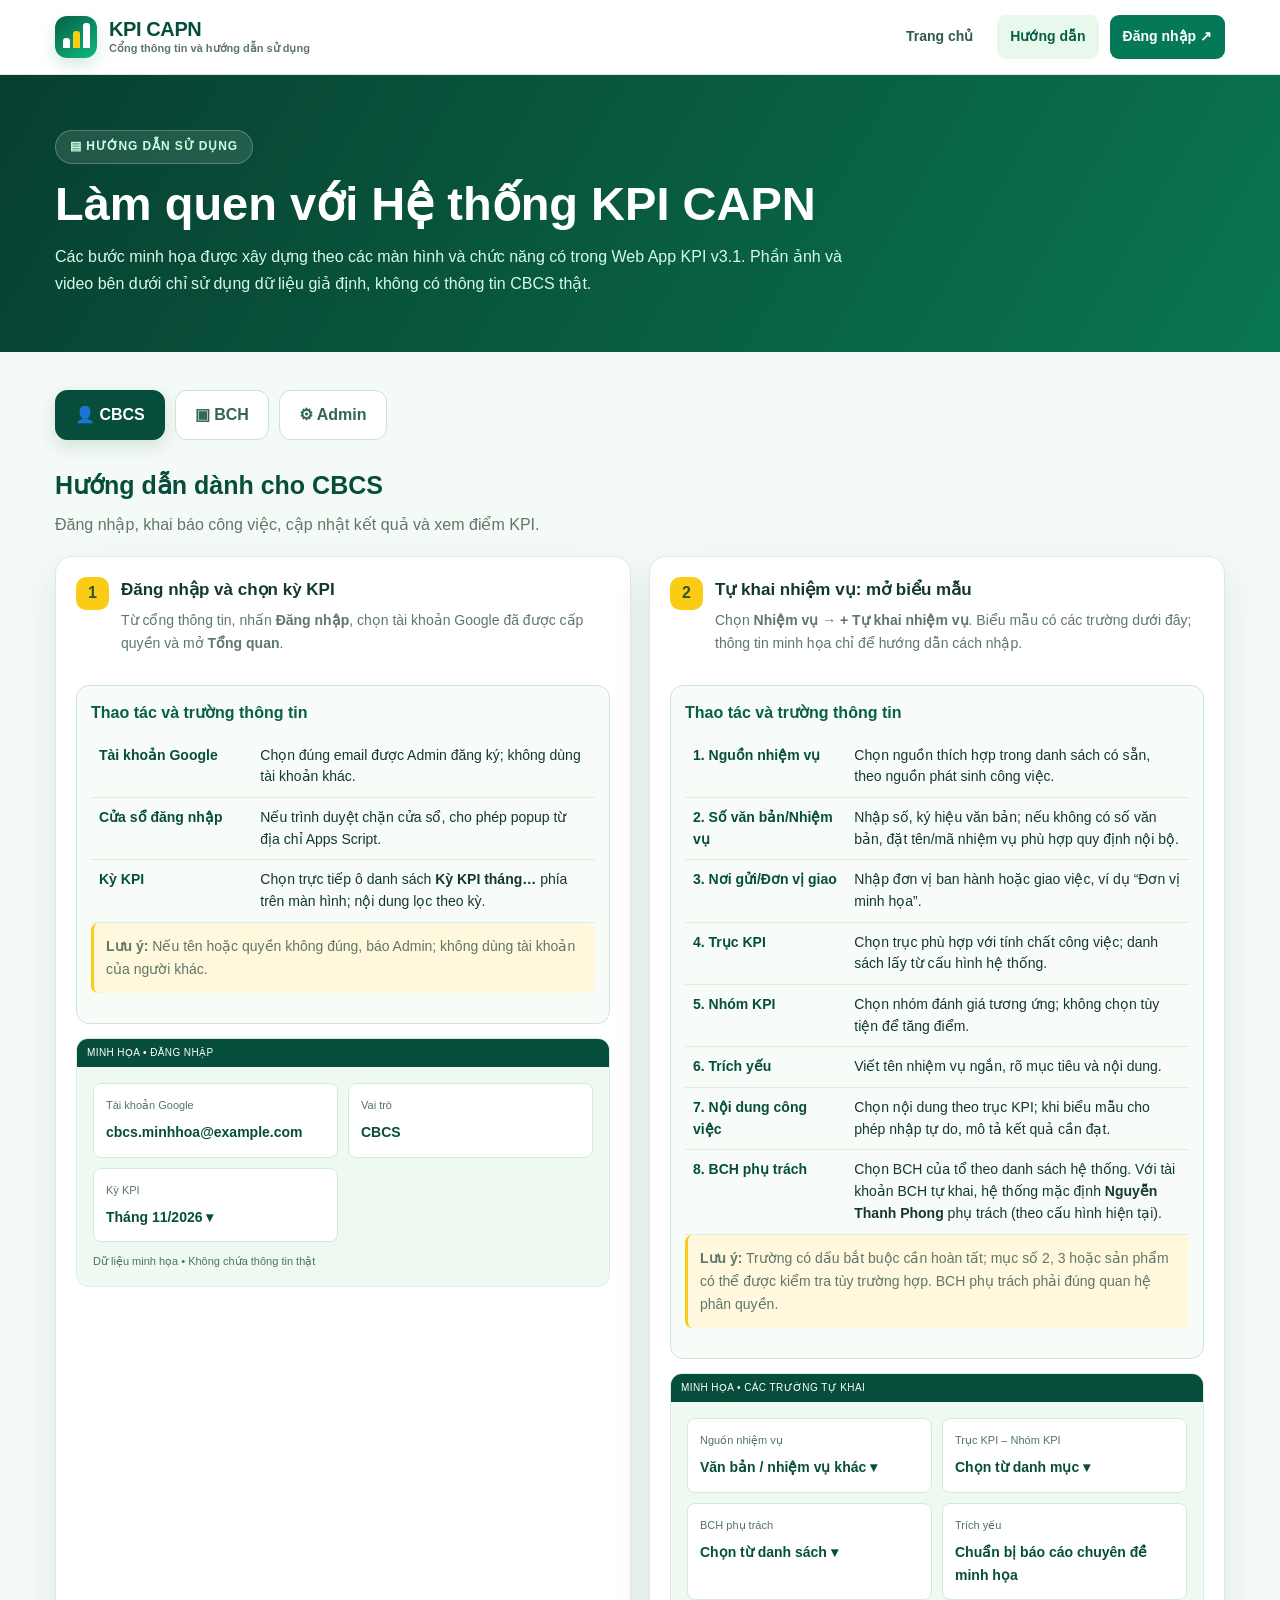
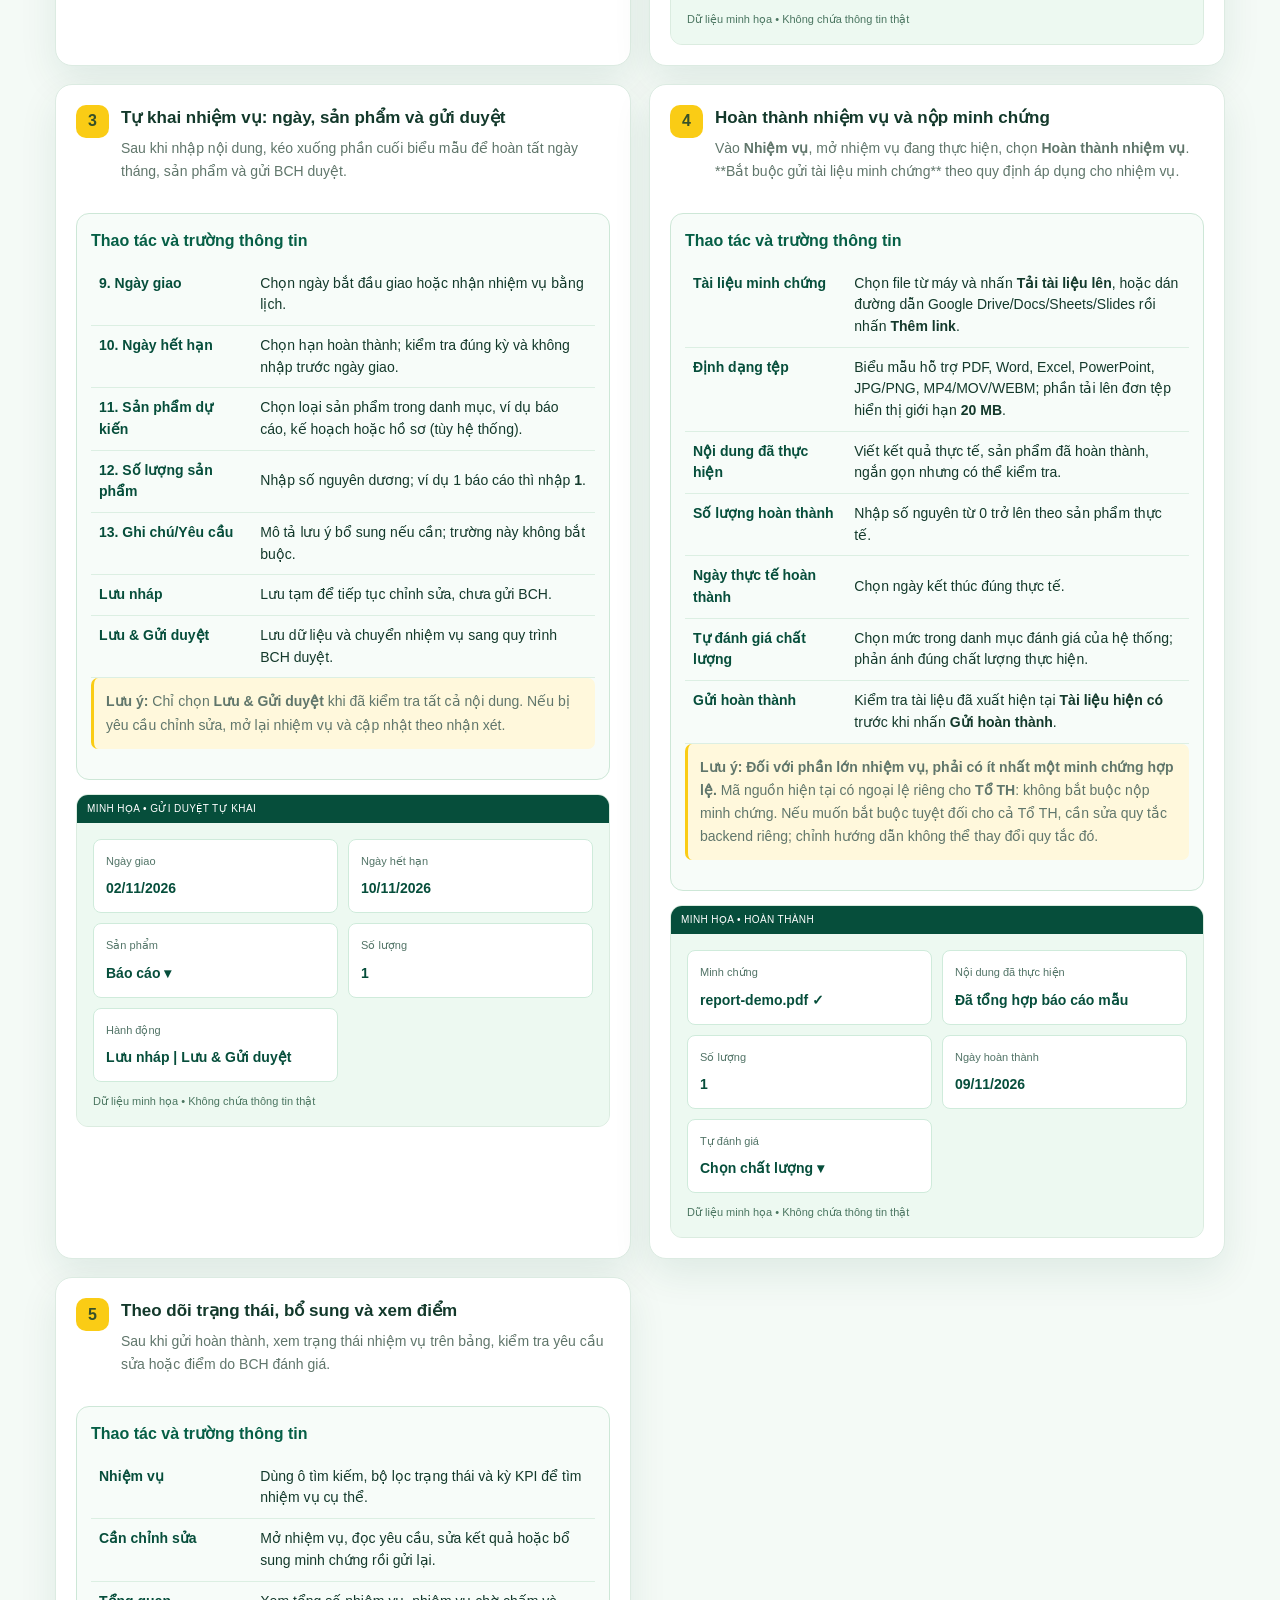
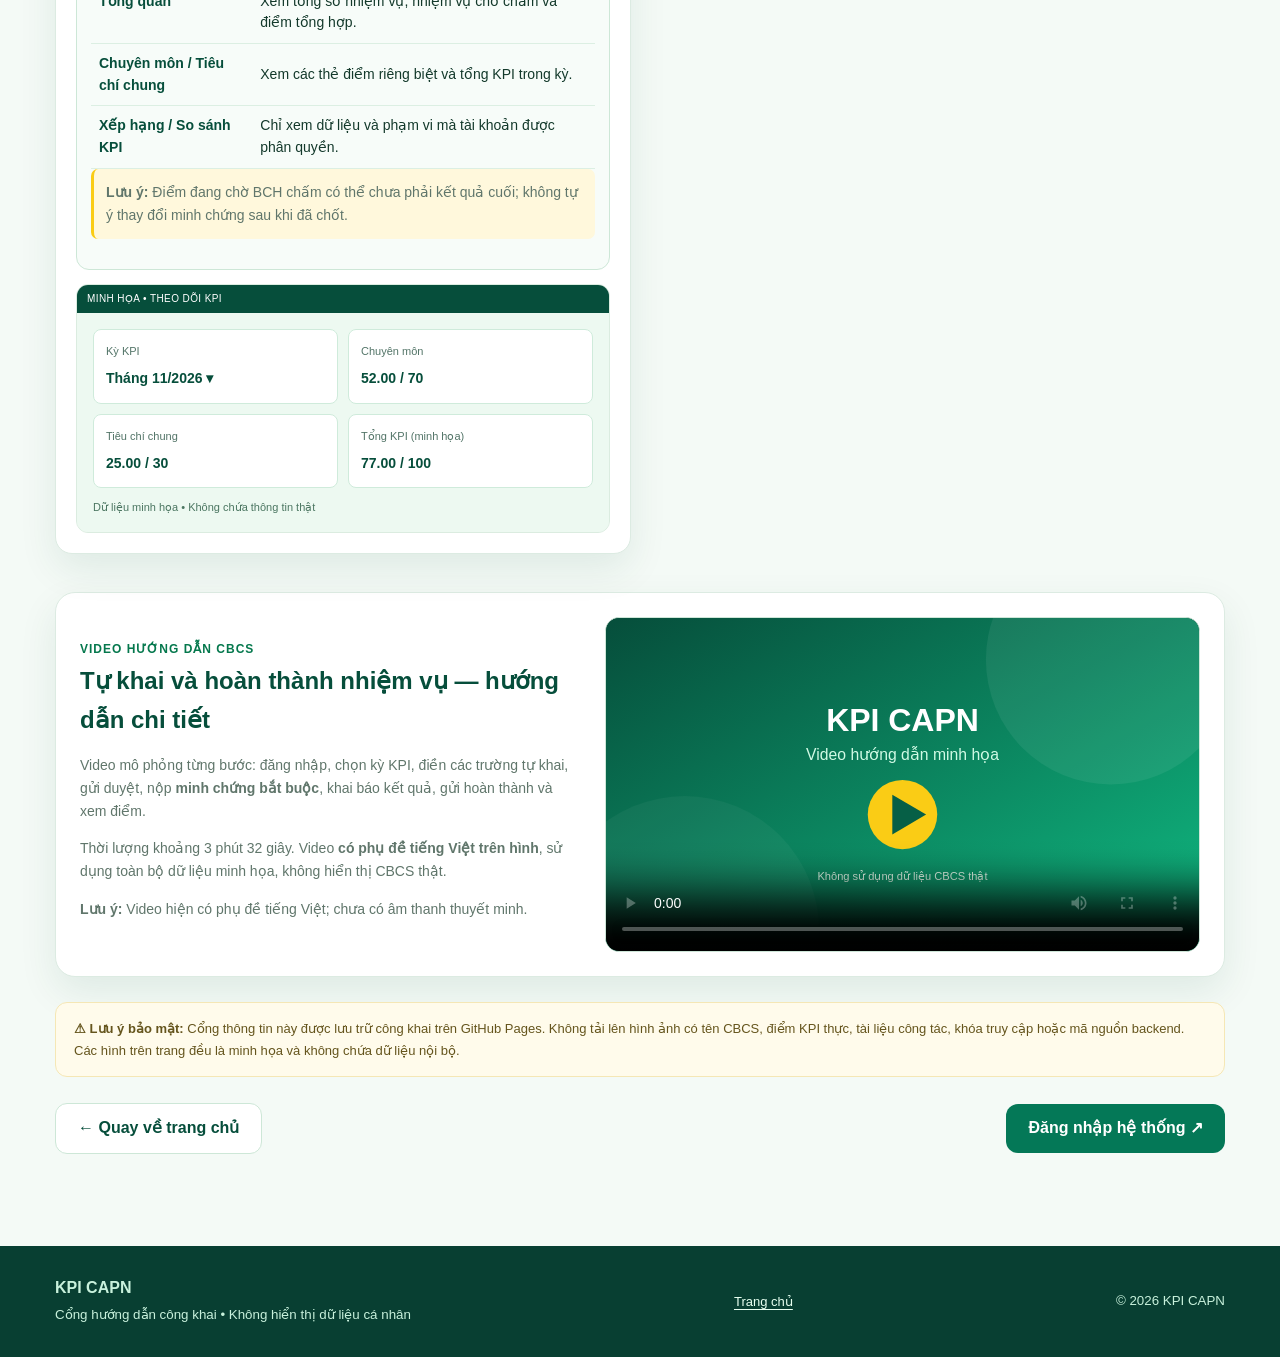
==== commit 8dbd0fa3: "Add files via upload" ====
--- a/huong-dan.html
+++ b/huong-dan.html
@@ -4,17 +4,17 @@
 <main><section class="guide-hero"><div class="container"><span class="tag">▤ HƯỚNG DẪN SỬ DỤNG</span><h1>Làm quen với Hệ thống KPI CAPN</h1><p>Các bước minh họa được xây dựng theo các màn hình và chức năng có trong Web App KPI v3.1. Phần ảnh và video bên dưới chỉ sử dụng dữ liệu giả định, không có thông tin CBCS thật.</p></div></section>
 <div class="container guide-main"><div aria-label="Chọn vai trò" class="role-tabs" role="tablist"><button aria-controls="panel-cbcs" aria-selected="true" class="role-tab" data-role="cbcs" id="tab-cbcs" role="tab">👤 CBCS</button><button aria-controls="panel-bch" aria-selected="false" class="role-tab" data-role="bch" id="tab-bch" role="tab">▣ BCH</button><button aria-controls="panel-admin" aria-selected="false" class="role-tab" data-role="admin" id="tab-admin" role="tab">⚙ Admin</button></div>
 <section aria-labelledby="tab-cbcs" class="role-panel" id="panel-cbcs" role="tabpanel"><div class="guide-header"><h2>Hướng dẫn dành cho CBCS</h2><p>Đăng nhập, khai báo công việc, cập nhật kết quả và xem điểm KPI.</p></div><div class="steps"><article class="step detailed-step"><div class="step-head"><span class="step-number">1</span><div><h3>Đăng nhập và chọn kỳ KPI</h3><p>Từ cổng thông tin, nhấn <strong>Đăng nhập</strong>, chọn tài khoản Google đã được cấp quyền và mở <strong>Tổng quan</strong>.</p></div></div><div class="instruction-details"><h4>Thao tác và trường thông tin</h4><table class="field-table"><tbody><tr><th scope="row">Tài khoản Google</th><td>Chọn đúng email được Admin đăng ký; không dùng tài khoản khác.</td></tr><tr><th scope="row">Cửa sổ đăng nhập</th><td>Nếu trình duyệt chặn cửa sổ, cho phép popup từ địa chỉ Apps Script.</td></tr><tr><th scope="row">Kỳ KPI</th><td>Chọn trực tiếp ô danh sách <strong>Kỳ KPI tháng…</strong> phía trên màn hình; nội dung lọc theo kỳ.</td></tr></tbody></table><p class="guide-tip"><strong>Lưu ý:</strong> Nếu tên hoặc quyền không đúng, báo Admin; không dùng tài khoản của người khác.</p></div><div class="illustration"><div class="illustration-label">MINH HỌA • Đăng nhập</div><div class="mock-form"><div class="mock-field"><span>Tài khoản Google</span><strong>cbcs.minhhoa@example.com</strong></div><div class="mock-field"><span>Vai trò</span><strong>CBCS</strong></div><div class="mock-field"><span>Kỳ KPI</span><strong>Tháng 11/2026 ▾</strong></div><div class="mock-bottom">Dữ liệu minh họa • Không chứa thông tin thật</div></div></div></article><article class="step detailed-step"><div class="step-head"><span class="step-number">2</span><div><h3>Tự khai nhiệm vụ: mở biểu mẫu</h3><p>Chọn <strong>Nhiệm vụ → + Tự khai nhiệm vụ</strong>. Biểu mẫu có các trường dưới đây; thông tin minh họa chỉ để hướng dẫn cách nhập.</p></div></div><div class="instruction-details"><h4>Thao tác và trường thông tin</h4><table class="field-table"><tbody><tr><th scope="row">1. Nguồn nhiệm vụ</th><td>Chọn nguồn thích hợp trong danh sách có sẵn, theo nguồn phát sinh công việc.</td></tr><tr><th scope="row">2. Số văn bản/Nhiệm vụ</th><td>Nhập số, ký hiệu văn bản; nếu không có số văn bản, đặt tên/mã nhiệm vụ phù hợp quy định nội bộ.</td></tr><tr><th scope="row">3. Nơi gửi/Đơn vị giao</th><td>Nhập đơn vị ban hành hoặc giao việc, ví dụ “Đơn vị minh họa”.</td></tr><tr><th scope="row">4. Trục KPI</th><td>Chọn trục phù hợp với tính chất công việc; danh sách lấy từ cấu hình hệ thống.</td></tr><tr><th scope="row">5. Nhóm KPI</th><td>Chọn nhóm đánh giá tương ứng; không chọn tùy tiện để tăng điểm.</td></tr><tr><th scope="row">6. Trích yếu</th><td>Viết tên nhiệm vụ ngắn, rõ mục tiêu và nội dung.</td></tr><tr><th scope="row">7. Nội dung công việc</th><td>Chọn nội dung theo trục KPI; khi biểu mẫu cho phép nhập tự do, mô tả kết quả cần đạt.</td></tr><tr><th scope="row">8. BCH phụ trách</th><td>Chọn BCH của tổ theo danh sách hệ thống. Với tài khoản BCH tự khai, hệ thống mặc định <strong>Nguyễn Thanh Phong</strong> phụ trách (theo cấu hình hiện tại).</td></tr></tbody></table><p class="guide-tip"><strong>Lưu ý:</strong> Trường có dấu bắt buộc cần hoàn tất; mục số 2, 3 hoặc sản phẩm có thể được kiểm tra tùy trường hợp. BCH phụ trách phải đúng quan hệ phân quyền.</p></div><div class="illustration"><div class="illustration-label">MINH HỌA • Các trường tự khai</div><div class="mock-form"><div class="mock-field"><span>Nguồn nhiệm vụ</span><strong>Văn bản / nhiệm vụ khác ▾</strong></div><div class="mock-field"><span>Trục KPI – Nhóm KPI</span><strong>Chọn từ danh mục ▾</strong></div><div class="mock-field"><span>BCH phụ trách</span><strong>Chọn từ danh sách ▾</strong></div><div class="mock-field"><span>Trích yếu</span><strong>Chuẩn bị báo cáo chuyên đề minh họa</strong></div><div class="mock-bottom">Dữ liệu minh họa • Không chứa thông tin thật</div></div></div></article><article class="step detailed-step"><div class="step-head"><span class="step-number">3</span><div><h3>Tự khai nhiệm vụ: ngày, sản phẩm và gửi duyệt</h3><p>Sau khi nhập nội dung, kéo xuống phần cuối biểu mẫu để hoàn tất ngày tháng, sản phẩm và gửi BCH duyệt.</p></div></div><div class="instruction-details"><h4>Thao tác và trường thông tin</h4><table class="field-table"><tbody><tr><th scope="row">9. Ngày giao</th><td>Chọn ngày bắt đầu giao hoặc nhận nhiệm vụ bằng lịch.</td></tr><tr><th scope="row">10. Ngày hết hạn</th><td>Chọn hạn hoàn thành; kiểm tra đúng kỳ và không nhập trước ngày giao.</td></tr><tr><th scope="row">11. Sản phẩm dự kiến</th><td>Chọn loại sản phẩm trong danh mục, ví dụ báo cáo, kế hoạch hoặc hồ sơ (tùy hệ thống).</td></tr><tr><th scope="row">12. Số lượng sản phẩm</th><td>Nhập số nguyên dương; ví dụ 1 báo cáo thì nhập <strong>1</strong>.</td></tr><tr><th scope="row">13. Ghi chú/Yêu cầu</th><td>Mô tả lưu ý bổ sung nếu cần; trường này không bắt buộc.</td></tr><tr><th scope="row">Lưu nháp</th><td>Lưu tạm để tiếp tục chỉnh sửa, chưa gửi BCH.</td></tr><tr><th scope="row">Lưu &amp; Gửi duyệt</th><td>Lưu dữ liệu và chuyển nhiệm vụ sang quy trình BCH duyệt.</td></tr></tbody></table><p class="guide-tip"><strong>Lưu ý:</strong> Chỉ chọn <strong>Lưu &amp; Gửi duyệt</strong> khi đã kiểm tra tất cả nội dung. Nếu bị yêu cầu chỉnh sửa, mở lại nhiệm vụ và cập nhật theo nhận xét.</p></div><div class="illustration"><div class="illustration-label">MINH HỌA • Gửi duyệt tự khai</div><div class="mock-form"><div class="mock-field"><span>Ngày giao</span><strong>02/11/2026</strong></div><div class="mock-field"><span>Ngày hết hạn</span><strong>10/11/2026</strong></div><div class="mock-field"><span>Sản phẩm</span><strong>Báo cáo ▾</strong></div><div class="mock-field"><span>Số lượng</span><strong>1</strong></div><div class="mock-field"><span>Hành động</span><strong>Lưu nháp | Lưu &amp; Gửi duyệt</strong></div><div class="mock-bottom">Dữ liệu minh họa • Không chứa thông tin thật</div></div></div></article><article class="step detailed-step"><div class="step-head"><span class="step-number">4</span><div><h3>Hoàn thành nhiệm vụ và nộp minh chứng</h3><p>Vào <strong>Nhiệm vụ</strong>, mở nhiệm vụ đang thực hiện, chọn <strong>Hoàn thành nhiệm vụ</strong>. **Bắt buộc gửi tài liệu minh chứng** theo quy định áp dụng cho nhiệm vụ.</p></div></div><div class="instruction-details"><h4>Thao tác và trường thông tin</h4><table class="field-table"><tbody><tr><th scope="row">Tài liệu minh chứng</th><td>Chọn file từ máy và nhấn <strong>Tải tài liệu lên</strong>, hoặc dán đường dẫn Google Drive/Docs/Sheets/Slides rồi nhấn <strong>Thêm link</strong>.</td></tr><tr><th scope="row">Định dạng tệp</th><td>Biểu mẫu hỗ trợ PDF, Word, Excel, PowerPoint, JPG/PNG, MP4/MOV/WEBM; phần tải lên đơn tệp hiển thị giới hạn <strong>20 MB</strong>.</td></tr><tr><th scope="row">Nội dung đã thực hiện</th><td>Viết kết quả thực tế, sản phẩm đã hoàn thành, ngắn gọn nhưng có thể kiểm tra.</td></tr><tr><th scope="row">Số lượng hoàn thành</th><td>Nhập số nguyên từ 0 trở lên theo sản phẩm thực tế.</td></tr><tr><th scope="row">Ngày thực tế hoàn thành</th><td>Chọn ngày kết thúc đúng thực tế.</td></tr><tr><th scope="row">Tự đánh giá chất lượng</th><td>Chọn mức trong danh mục đánh giá của hệ thống; phản ánh đúng chất lượng thực hiện.</td></tr><tr><th scope="row">Gửi hoàn thành</th><td>Kiểm tra tài liệu đã xuất hiện tại <strong>Tài liệu hiện có</strong> trước khi nhấn <strong>Gửi hoàn thành</strong>.</td></tr></tbody></table><p class="guide-tip"><strong>Lưu ý:</strong> <strong>Đối với phần lớn nhiệm vụ, phải có ít nhất một minh chứng hợp lệ.</strong> Mã nguồn hiện tại có ngoại lệ riêng cho <strong>Tổ TH</strong>: không bắt buộc nộp minh chứng. Nếu muốn bắt buộc tuyệt đối cho cả Tổ TH, cần sửa quy tắc backend riêng; chỉnh hướng dẫn không thể thay đổi quy tắc đó.</p></div><div class="illustration"><div class="illustration-label">MINH HỌA • Hoàn thành</div><div class="mock-form"><div class="mock-field"><span>Minh chứng</span><strong>report-demo.pdf ✓</strong></div><div class="mock-field"><span>Nội dung đã thực hiện</span><strong>Đã tổng hợp báo cáo mẫu</strong></div><div class="mock-field"><span>Số lượng</span><strong>1</strong></div><div class="mock-field"><span>Ngày hoàn thành</span><strong>09/11/2026</strong></div><div class="mock-field"><span>Tự đánh giá</span><strong>Chọn chất lượng ▾</strong></div><div class="mock-bottom">Dữ liệu minh họa • Không chứa thông tin thật</div></div></div></article><article class="step detailed-step"><div class="step-head"><span class="step-number">5</span><div><h3>Theo dõi trạng thái, bổ sung và xem điểm</h3><p>Sau khi gửi hoàn thành, xem trạng thái nhiệm vụ trên bảng, kiểm tra yêu cầu sửa hoặc điểm do BCH đánh giá.</p></div></div><div class="instruction-details"><h4>Thao tác và trường thông tin</h4><table class="field-table"><tbody><tr><th scope="row">Nhiệm vụ</th><td>Dùng ô tìm kiếm, bộ lọc trạng thái và kỳ KPI để tìm nhiệm vụ cụ thể.</td></tr><tr><th scope="row">Cần chỉnh sửa</th><td>Mở nhiệm vụ, đọc yêu cầu, sửa kết quả hoặc bổ sung minh chứng rồi gửi lại.</td></tr><tr><th scope="row">Tổng quan</th><td>Xem tổng số nhiệm vụ, nhiệm vụ chờ chấm và điểm tổng hợp.</td></tr><tr><th scope="row">Chuyên môn / Tiêu chí chung</th><td>Xem các thẻ điểm riêng biệt và tổng KPI trong kỳ.</td></tr><tr><th scope="row">Xếp hạng / So sánh KPI</th><td>Chỉ xem dữ liệu và phạm vi mà tài khoản được phân quyền.</td></tr></tbody></table><p class="guide-tip"><strong>Lưu ý:</strong> Điểm đang chờ BCH chấm có thể chưa phải kết quả cuối; không tự ý thay đổi minh chứng sau khi đã chốt.</p></div><div class="illustration"><div class="illustration-label">MINH HỌA • Theo dõi KPI</div><div class="mock-form"><div class="mock-field"><span>Kỳ KPI</span><strong>Tháng 11/2026 ▾</strong></div><div class="mock-field"><span>Chuyên môn</span><strong>52.00 / 70</strong></div><div class="mock-field"><span>Tiêu chí chung</span><strong>25.00 / 30</strong></div><div class="mock-field"><span>Tổng KPI (minh họa)</span><strong>77.00 / 100</strong></div><div class="mock-bottom">Dữ liệu minh họa • Không chứa thông tin thật</div></div></div></article></div></section>
-<section aria-labelledby="tab-bch" class="role-panel" hidden="" id="panel-bch" role="tabpanel"><div class="guide-header"><h2>Hướng dẫn dành cho BCH</h2><p>Tự khai, giao nhiệm vụ, duyệt nội dung, kiểm tra minh chứng và chấm điểm.</p></div><div class="steps"><article class="step detailed-step"><div class="step-head"><span class="step-number">1</span><div><h3>Đăng nhập và kiểm tra phạm vi BCH</h3><p>Đăng nhập đúng tài khoản BCH, kiểm tra tổ và kỳ KPI trước khi thao tác.</p></div></div><div class="instruction-details"><h4>Thao tác và trường thông tin</h4><table class="field-table"><tbody><tr><th scope="row">Thông tin tài khoản</th><td>Kiểm tra vai trò BCH và tổ được phân quyền ở phần đầu trang.</td></tr><tr><th scope="row">Kỳ KPI</th><td>Chọn kỳ cần xem bằng dropdown.</td></tr><tr><th scope="row">Danh sách nhiệm vụ</th><td>Chỉ xem và xử lý những nhiệm vụ nằm trong phạm vi quyền hiện tại.</td></tr></tbody></table><p class="guide-tip"><strong>Lưu ý:</strong> Nếu thiếu menu Duyệt nhiệm vụ hoặc Chấm điểm, liên hệ Admin kiểm tra quyền.</p></div><div class="illustration"><div class="illustration-label">MINH HỌA • Vai trò BCH</div><div class="mock-form"><div class="mock-field"><span>Vai trò</span><strong>BCH</strong></div><div class="mock-field"><span>Phạm vi</span><strong>Tổ minh họa</strong></div><div class="mock-field"><span>Kỳ KPI</span><strong>Tháng 11/2026 ▾</strong></div><div class="mock-bottom">Dữ liệu minh họa • Không chứa thông tin thật</div></div></div></article><article class="step detailed-step"><div class="step-head"><span class="step-number">2</span><div><h3>BCH tự khai nhiệm vụ</h3><p>BCH cũng có thể tự khai giống CBCS qua <strong>Nhiệm vụ → + Tự khai nhiệm vụ</strong>.</p></div></div><div class="instruction-details"><h4>Thao tác và trường thông tin</h4><table class="field-table"><tbody><tr><th scope="row">Các trường 1–7</th><td>Nguồn nhiệm vụ; Số văn bản/Nhiệm vụ; Nơi gửi/Đơn vị giao; Trục KPI; Nhóm KPI; Trích yếu; Nội dung công việc.</td></tr><tr><th scope="row">8. BCH phụ trách</th><td>Hệ thống tự chọn <strong>Nguyễn Thanh Phong</strong> theo cấu hình đang áp dụng.</td></tr><tr><th scope="row">Các trường 9–13</th><td>Ngày giao; Ngày hết hạn; Sản phẩm dự kiến; Số lượng sản phẩm; Ghi chú/Yêu cầu.</td></tr><tr><th scope="row">Lưu nháp / Lưu &amp; Gửi duyệt</th><td>Lưu tạm hoặc gửi duyệt sau khi kiểm tra nội dung.</td></tr></tbody></table><p class="guide-tip"><strong>Lưu ý:</strong> Trường hợp chính ông Nguyễn Thanh Phong tự khai, hệ thống có cơ chế để Admin khác duyệt, tránh tự duyệt.</p></div><div class="illustration"><div class="illustration-label">MINH HỌA • BCH tự khai</div><div class="mock-form"><div class="mock-field"><span>Trích yếu</span><strong>Tổng hợp công tác (minh họa)</strong></div><div class="mock-field"><span>BCH phụ trách</span><strong>Nguyễn Thanh Phong</strong></div><div class="mock-field"><span>Hành động</span><strong>Lưu &amp; Gửi duyệt</strong></div><div class="mock-bottom">Dữ liệu minh họa • Không chứa thông tin thật</div></div></div></article><article class="step detailed-step"><div class="step-head"><span class="step-number">3</span><div><h3>BCH giao nhiệm vụ</h3><p>Vào <strong>Nhiệm vụ → + Giao nhiệm vụ</strong> (nếu có quyền), điền biểu mẫu rồi xác nhận.</p></div></div><div class="instruction-details"><h4>Thao tác và trường thông tin</h4><table class="field-table"><tbody><tr><th scope="row">1. Nguồn nhiệm vụ</th><td>Chọn nguồn phù hợp trong danh mục.</td></tr><tr><th scope="row">2. Số văn bản/Nhiệm vụ</th><td>Nhập mã/số văn bản nếu có.</td></tr><tr><th scope="row">3. Nơi gửi/Đơn vị giao</th><td>Nêu đơn vị giao công việc.</td></tr><tr><th scope="row">4. Trục KPI; 5. Nhóm KPI</th><td>Chọn đúng các danh mục tương ứng.</td></tr><tr><th scope="row">6. Trích yếu; 7. Nội dung công việc</th><td>Nêu rõ nội dung, đầu ra và yêu cầu thực hiện.</td></tr><tr><th scope="row">8. Người thực hiện</th><td>Tìm và <strong>tích chọn một hoặc nhiều CBCS/BCH</strong> theo quyền.</td></tr><tr><th scope="row">9. Ngày giao; 10. Ngày hết hạn</th><td>Chọn ngày từ lịch.</td></tr><tr><th scope="row">11. Sản phẩm dự kiến; 12. Số lượng sản phẩm</th><td>Chọn loại sản phẩm và nhập số lượng mặc định.</td></tr><tr><th scope="row">Thiết lập từng người</th><td>Nếu giao nhiều người: kiểm tra <strong>Số lượng</strong>, <strong>Hạn BCH</strong>, <strong>BCH phụ trách</strong> của từng dòng trước khi lưu.</td></tr><tr><th scope="row">13. Ghi chú/Yêu cầu</th><td>Điền hướng dẫn bổ sung nếu cần.</td></tr></tbody></table><p class="guide-tip"><strong>Lưu ý:</strong> Kiểm tra lại người thực hiện và hạn BCH để tránh giao sai tổ hoặc sai hạn.</p></div><div class="illustration"><div class="illustration-label">MINH HỌA • Giao nhiệm vụ</div><div class="mock-form"><div class="mock-field"><span>Người thực hiện</span><strong>☑ CBCS A   ☑ CBCS B</strong></div><div class="mock-field"><span>Ngày giao</span><strong>02/11/2026</strong></div><div class="mock-field"><span>Hạn nhiệm vụ</span><strong>10/11/2026</strong></div><div class="mock-field"><span>Số lượng</span><strong>1 mỗi người</strong></div><div class="mock-field"><span>Hạn BCH</span><strong>11/11/2026</strong></div><div class="mock-bottom">Dữ liệu minh họa • Không chứa thông tin thật</div></div></div></article><article class="step detailed-step"><div class="step-head"><span class="step-number">4</span><div><h3>Duyệt nhiệm vụ tự khai</h3><p>Đây là bước <strong>chấp thuận nội dung nhiệm vụ trước khi thực hiện</strong>, KHÔNG phải chấm điểm chất lượng hoàn thành.</p></div></div><div class="instruction-details"><h4>Thao tác và trường thông tin</h4><table class="field-table"><tbody><tr><th scope="row">Mở đúng màn hình</th><td>Chọn menu <strong>Duyệt nhiệm vụ</strong>.</td></tr><tr><th scope="row">Chọn nhiệm vụ chờ duyệt</th><td>Kiểm tra người tự khai, trích yếu, nội dung, kỳ, thời hạn, trục/nhóm KPI và sản phẩm.</td></tr><tr><th scope="row">Kiểm tra tính hợp lệ</th><td>Nội dung phải rõ, không trùng hoặc sai phạm vi; thông tin người/BCH phụ trách phù hợp.</td></tr><tr><th scope="row">Duyệt nhiệm vụ</th><td>Nhấn duyệt khi nội dung hợp lệ.</td></tr><tr><th scope="row">Yêu cầu chỉnh sửa</th><td>Nêu cụ thể nội dung cần chỉnh và chuyển lại để người khai bổ sung.</td></tr></tbody></table><p class="guide-tip"><strong>Lưu ý:</strong> Phân biệt với nhiệm vụ định kỳ: các lần nhiệm vụ tự sinh từ mẫu định kỳ đã duyệt không cần duyệt lại.</p></div><div class="illustration"><div class="illustration-label">MINH HỌA • Duyệt nhiệm vụ</div><div class="mock-form"><div class="mock-field"><span>Trạng thái</span><strong>Chờ BCH duyệt</strong></div><div class="mock-field"><span>Nội dung</span><strong>Kiểm tra báo cáo minh họa</strong></div><div class="mock-field"><span>Hành động</span><strong>Duyệt / Yêu cầu sửa</strong></div><div class="mock-bottom">Dữ liệu minh họa • Không chứa thông tin thật</div></div></div></article><article class="step detailed-step"><div class="step-head"><span class="step-number">5</span><div><h3>Chấm điểm và kiểm tra tài liệu minh chứng</h3><p>Chấm điểm chỉ thực hiện sau khi CBCS gửi hoàn thành. <strong>Kiểm tra minh chứng trước khi ghi nhận chất lượng</strong>.</p></div></div><div class="instruction-details"><h4>Thao tác và trường thông tin</h4><table class="field-table"><tbody><tr><th scope="row">Mở đúng màn hình</th><td>Chọn menu <strong>Chấm điểm</strong>, lọc tổ/CBCS/kỳ cần chấm.</td></tr><tr><th scope="row">Mở Chi tiết</th><td>Kiểm tra nội dung đã thực hiện, số lượng sản phẩm, ngày hoàn thành và bản tự đánh giá của CBCS.</td></tr><tr><th scope="row">Kiểm tra minh chứng</th><td>Xem danh sách tài liệu hiện hành, mở xem trực tiếp file hoặc mở trên Drive khi cần; đối chiếu tên tài liệu, nội dung, ngày phát hành, sản phẩm và kết quả đã khai.</td></tr><tr><th scope="row">Đánh giá tính xác thực</th><td>Xem tài liệu có liên quan đúng nhiệm vụ, đầy đủ, đọc được, không trùng, không sai nội dung. Với link, kiểm tra truy cập hợp lệ.</td></tr><tr><th scope="row">Thiếu minh chứng</th><td>Với nhiệm vụ bắt buộc minh chứng, <strong>không chấm</strong>; dùng <strong>Yêu cầu sửa KQ</strong> và ghi rõ “Yêu cầu bổ sung tài liệu”.</td></tr><tr><th scope="row">Mức chất lượng</th><td>Chọn mức từ danh mục; nếu khác mức CBCS tự đánh giá, nhập lý do/nhận xét bắt buộc.</td></tr><tr><th scope="row">Tiến độ</th><td>Kiểm tra tỷ lệ hệ thống gợi ý theo hạn; nếu điều chỉnh khác hệ thống, phải nhập lý do.</td></tr><tr><th scope="row">BCH chấm</th><td>Sau khi kiểm tra đầy đủ, nhấn nút chấm và xác nhận nhận xét.</td></tr><tr><th scope="row">Chấm nhiều nhiệm vụ</th><td>Có thể tích chọn và dùng <strong>Chấm toàn bộ đã chọn</strong>; chỉ thực hiện khi đã kiểm tra hồ sơ của từng nhiệm vụ.</td></tr></tbody></table><p class="guide-tip"><strong>Lưu ý:</strong> Mã nguồn có ngoại lệ minh chứng cho nhiệm vụ <strong>Tổ TH</strong>; các nhiệm vụ khác thiếu tài liệu sẽ bị chặn chấm. Không chấm chỉ dựa trên tên file mà chưa mở kiểm tra nội dung.</p></div><div class="illustration"><div class="illustration-label">MINH HỌA • Kiểm tra minh chứng và chấm</div><div class="mock-form"><div class="mock-field"><span>Tài liệu</span><strong>bao-cao-minh-hoa.pdf • Xem trực tiếp</strong></div><div class="mock-field"><span>Tình trạng</span><strong>Đã đối chiếu nội dung</strong></div><div class="mock-field"><span>Chất lượng</span><strong>Chọn mức ▾</strong></div><div class="mock-field"><span>Tiến độ</span><strong>Đúng hạn – 100%</strong></div><div class="mock-field"><span>Nhận xét</span><strong>Đồng ý, đủ minh chứng</strong></div><div class="mock-bottom">Dữ liệu minh họa • Không chứa thông tin thật</div></div></div></article><article class="step detailed-step"><div class="step-head"><span class="step-number">6</span><div><h3>Theo dõi kết quả và báo cáo</h3><p>Sử dụng màn hình Tổng quan, Xếp hạng và So sánh KPI theo quyền đã cấp.</p></div></div><div class="instruction-details"><h4>Thao tác và trường thông tin</h4><table class="field-table"><tbody><tr><th scope="row">Tổng quan</th><td>Chọn tổ và kỳ KPI để xem tiến độ, tỷ lệ hoàn thành và điểm.</td></tr><tr><th scope="row">Xếp hạng</th><td>Đối chiếu kết quả trong phạm vi tổ.</td></tr><tr><th scope="row">So sánh KPI</th><td>So sánh giữa các kỳ hoặc đối tượng được cấp quyền.</td></tr><tr><th scope="row">Xuất báo cáo</th><td>Chỉ xuất các báo cáo được cấp quyền; lưu trữ theo quy định đơn vị.</td></tr></tbody></table><p class="guide-tip"><strong>Lưu ý:</strong> Không chia sẻ dữ liệu cá nhân hoặc kết quả nội bộ ra website GitHub Pages.</p></div><div class="illustration"><div class="illustration-label">MINH HỌA • Thống kê BCH</div><div class="mock-form"><div class="mock-field"><span>Nhiệm vụ hoàn thành</span><strong>86 / 100</strong></div><div class="mock-field"><span>Chờ chấm</span><strong>14</strong></div><div class="mock-field"><span>KPI trung bình (minh họa)</span><strong>86.20</strong></div><div class="mock-bottom">Dữ liệu minh họa • Không chứa thông tin thật</div></div></div></article></div></section>
+<section aria-labelledby="tab-bch" class="role-panel" hidden="" id="panel-bch" role="tabpanel"><div class="guide-header"><h2>Hướng dẫn dành cho BCH</h2><p>Tự khai, giao nhiệm vụ, duyệt nội dung, kiểm tra minh chứng và chấm điểm.</p></div><div class="steps"><article class="step detailed-step"><div class="step-head"><span class="step-number">1</span><div><h3>Đăng nhập và kiểm tra phạm vi BCH</h3><p>Đăng nhập đúng tài khoản BCH, kiểm tra tổ và kỳ KPI trước khi thao tác.</p></div></div><div class="instruction-details"><h4>Thao tác và trường thông tin</h4><table class="field-table"><tbody><tr><th scope="row">Thông tin tài khoản</th><td>Kiểm tra vai trò BCH và tổ được phân quyền ở phần đầu trang.</td></tr><tr><th scope="row">Kỳ KPI</th><td>Chọn kỳ cần xem bằng dropdown.</td></tr><tr><th scope="row">Danh sách nhiệm vụ</th><td>Chỉ xem và xử lý những nhiệm vụ nằm trong phạm vi quyền hiện tại.</td></tr></tbody></table><p class="guide-tip"><strong>Lưu ý:</strong> Nếu thiếu menu Duyệt nhiệm vụ hoặc Chấm điểm, liên hệ Admin kiểm tra quyền.</p></div><div class="illustration"><div class="illustration-label">MINH HỌA • Vai trò BCH</div><div class="mock-form"><div class="mock-field"><span>Vai trò</span><strong>BCH</strong></div><div class="mock-field"><span>Phạm vi</span><strong>Tổ minh họa</strong></div><div class="mock-field"><span>Kỳ KPI</span><strong>Tháng 11/2026 ▾</strong></div><div class="mock-bottom">Dữ liệu minh họa • Không chứa thông tin thật</div></div></div></article><article class="step detailed-step"><div class="step-head"><span class="step-number">2</span><div><h3>BCH tự khai nhiệm vụ</h3><p>BCH cũng có thể tự khai giống CBCS qua <strong>Nhiệm vụ → + Tự khai nhiệm vụ</strong>.</p></div></div><div class="instruction-details"><h4>Thao tác và trường thông tin</h4><table class="field-table"><tbody><tr><th scope="row">Các trường 1–7</th><td>Nguồn nhiệm vụ; Số văn bản/Nhiệm vụ; Nơi gửi/Đơn vị giao; Trục KPI; Nhóm KPI; Trích yếu; Nội dung công việc.</td></tr><tr><th scope="row">8. BCH phụ trách</th><td>Hệ thống tự chọn <strong>Nguyễn Thanh Phong</strong> theo cấu hình đang áp dụng.</td></tr><tr><th scope="row">Các trường 9–13</th><td>Ngày giao; Ngày hết hạn; Sản phẩm dự kiến; Số lượng sản phẩm; Ghi chú/Yêu cầu.</td></tr><tr><th scope="row">Lưu nháp / Lưu &amp; Gửi duyệt</th><td>Lưu tạm hoặc gửi duyệt sau khi kiểm tra nội dung.</td></tr></tbody></table></div><div class="illustration"><div class="illustration-label">MINH HỌA • BCH tự khai</div><div class="mock-form"><div class="mock-field"><span>Trích yếu</span><strong>Tổng hợp công tác (minh họa)</strong></div><div class="mock-field"><span>BCH phụ trách</span><strong>Nguyễn Thanh Phong</strong></div><div class="mock-field"><span>Hành động</span><strong>Lưu &amp; Gửi duyệt</strong></div><div class="mock-bottom">Dữ liệu minh họa • Không chứa thông tin thật</div></div></div></article><article class="step detailed-step"><div class="step-head"><span class="step-number">3</span><div><h3>BCH giao nhiệm vụ</h3><p>Vào <strong>Nhiệm vụ → + Giao nhiệm vụ</strong> (nếu có quyền), điền biểu mẫu rồi xác nhận.</p></div></div><div class="instruction-details"><h4>Thao tác và trường thông tin</h4><table class="field-table"><tbody><tr><th scope="row">1. Nguồn nhiệm vụ</th><td>Chọn nguồn phù hợp trong danh mục.</td></tr><tr><th scope="row">2. Số văn bản/Nhiệm vụ</th><td>Nhập mã/số văn bản nếu có.</td></tr><tr><th scope="row">3. Nơi gửi/Đơn vị giao</th><td>Nêu đơn vị giao công việc.</td></tr><tr><th scope="row">4. Trục KPI; 5. Nhóm KPI</th><td>Chọn đúng các danh mục tương ứng.</td></tr><tr><th scope="row">6. Trích yếu; 7. Nội dung công việc</th><td>Nêu rõ nội dung, đầu ra và yêu cầu thực hiện.</td></tr><tr><th scope="row">8. Người thực hiện</th><td>Tìm và <strong>tích chọn một hoặc nhiều CBCS/BCH</strong> theo quyền.</td></tr><tr><th scope="row">9. Ngày giao; 10. Ngày hết hạn</th><td>Chọn ngày từ lịch.</td></tr><tr><th scope="row">11. Sản phẩm dự kiến; 12. Số lượng sản phẩm</th><td>Chọn loại sản phẩm và nhập số lượng mặc định.</td></tr><tr><th scope="row">Thiết lập từng người</th><td>Nếu giao nhiều người: kiểm tra <strong>Số lượng</strong>, <strong>Hạn BCH</strong>, <strong>BCH phụ trách</strong> của từng dòng trước khi lưu.</td></tr><tr><th scope="row">13. Ghi chú/Yêu cầu</th><td>Điền hướng dẫn bổ sung nếu cần.</td></tr></tbody></table><p class="guide-tip"><strong>Lưu ý:</strong> Kiểm tra lại người thực hiện và hạn BCH để tránh giao sai tổ hoặc sai hạn.</p></div><div class="illustration"><div class="illustration-label">MINH HỌA • Giao nhiệm vụ</div><div class="mock-form"><div class="mock-field"><span>Người thực hiện</span><strong>☑ CBCS A   ☑ CBCS B</strong></div><div class="mock-field"><span>Ngày giao</span><strong>02/11/2026</strong></div><div class="mock-field"><span>Hạn nhiệm vụ</span><strong>10/11/2026</strong></div><div class="mock-field"><span>Số lượng</span><strong>1 mỗi người</strong></div><div class="mock-field"><span>Hạn BCH</span><strong>11/11/2026</strong></div><div class="mock-bottom">Dữ liệu minh họa • Không chứa thông tin thật</div></div></div></article><article class="step detailed-step"><div class="step-head"><span class="step-number">4</span><div><h3>Duyệt nhiệm vụ tự khai</h3><p>Đây là bước <strong>chấp thuận nội dung nhiệm vụ trước khi thực hiện</strong>, KHÔNG phải chấm điểm chất lượng hoàn thành.</p></div></div><div class="instruction-details"><h4>Thao tác và trường thông tin</h4><table class="field-table"><tbody><tr><th scope="row">Mở đúng màn hình</th><td>Chọn menu <strong>Duyệt nhiệm vụ</strong>.</td></tr><tr><th scope="row">Chọn nhiệm vụ chờ duyệt</th><td>Kiểm tra người tự khai, trích yếu, nội dung, kỳ, thời hạn, trục/nhóm KPI và sản phẩm.</td></tr><tr><th scope="row">Kiểm tra tính hợp lệ</th><td>Nội dung phải rõ, không trùng hoặc sai phạm vi; thông tin người/BCH phụ trách phù hợp.</td></tr><tr><th scope="row">Duyệt nhiệm vụ</th><td>Nhấn duyệt khi nội dung hợp lệ.</td></tr><tr><th scope="row">Yêu cầu chỉnh sửa</th><td>Nêu cụ thể nội dung cần chỉnh và chuyển lại để người khai bổ sung.</td></tr></tbody></table><p class="guide-tip"><strong>Lưu ý:</strong> Phân biệt với nhiệm vụ định kỳ: các lần nhiệm vụ tự sinh từ mẫu định kỳ đã duyệt không cần duyệt lại.</p></div><div class="illustration"><div class="illustration-label">MINH HỌA • Duyệt nhiệm vụ</div><div class="mock-form"><div class="mock-field"><span>Trạng thái</span><strong>Chờ BCH duyệt</strong></div><div class="mock-field"><span>Nội dung</span><strong>Kiểm tra báo cáo minh họa</strong></div><div class="mock-field"><span>Hành động</span><strong>Duyệt / Yêu cầu sửa</strong></div><div class="mock-bottom">Dữ liệu minh họa • Không chứa thông tin thật</div></div></div></article><article class="step detailed-step"><div class="step-head"><span class="step-number">5</span><div><h3>Chấm điểm và kiểm tra tài liệu minh chứng</h3><p>Chấm điểm chỉ thực hiện sau khi CBCS gửi hoàn thành. <strong>Kiểm tra minh chứng trước khi ghi nhận chất lượng</strong>.</p></div></div><div class="instruction-details"><h4>Thao tác và trường thông tin</h4><table class="field-table"><tbody><tr><th scope="row">Mở đúng màn hình</th><td>Chọn menu <strong>Chấm điểm</strong>, lọc tổ/CBCS/kỳ cần chấm.</td></tr><tr><th scope="row">Mở Chi tiết</th><td>Kiểm tra nội dung đã thực hiện, số lượng sản phẩm, ngày hoàn thành và bản tự đánh giá của CBCS.</td></tr><tr><th scope="row">Kiểm tra minh chứng</th><td>Xem danh sách tài liệu hiện hành, mở xem trực tiếp file hoặc mở trên Drive khi cần; đối chiếu tên tài liệu, nội dung, ngày phát hành, sản phẩm và kết quả đã khai.</td></tr><tr><th scope="row">Đánh giá tính xác thực</th><td>Xem tài liệu có liên quan đúng nhiệm vụ, đầy đủ, đọc được, không trùng, không sai nội dung. Với link, kiểm tra truy cập hợp lệ.</td></tr><tr><th scope="row">Thiếu minh chứng</th><td>Với nhiệm vụ bắt buộc minh chứng, <strong>không chấm</strong>; dùng <strong>Yêu cầu sửa KQ</strong> và ghi rõ “Yêu cầu bổ sung tài liệu”.</td></tr><tr><th scope="row">Mức chất lượng</th><td>Chọn mức từ danh mục; nếu khác mức CBCS tự đánh giá, nhập lý do/nhận xét bắt buộc.</td></tr><tr><th scope="row">Tiến độ</th><td>Kiểm tra tỷ lệ hệ thống gợi ý theo hạn; nếu điều chỉnh khác hệ thống, phải nhập lý do.</td></tr><tr><th scope="row">BCH chấm</th><td>Sau khi kiểm tra đầy đủ, nhấn nút chấm và xác nhận nhận xét.</td></tr><tr><th scope="row">Chấm nhiều nhiệm vụ</th><td>Có thể tích chọn và dùng <strong>Chấm toàn bộ đã chọn</strong>; chỉ thực hiện khi đã kiểm tra hồ sơ của từng nhiệm vụ.</td></tr></tbody></table><p class="guide-tip"><strong>Lưu ý:</strong> Mã nguồn có ngoại lệ minh chứng cho nhiệm vụ <strong>Tổ TH</strong>; các nhiệm vụ khác thiếu tài liệu sẽ bị chặn chấm. Không chấm chỉ dựa trên tên file mà chưa mở kiểm tra nội dung.</p></div><div class="illustration"><div class="illustration-label">MINH HỌA • Kiểm tra minh chứng và chấm</div><div class="mock-form"><div class="mock-field"><span>Tài liệu</span><strong>bao-cao-minh-hoa.pdf • Xem trực tiếp</strong></div><div class="mock-field"><span>Tình trạng</span><strong>Đã đối chiếu nội dung</strong></div><div class="mock-field"><span>Chất lượng</span><strong>Chọn mức ▾</strong></div><div class="mock-field"><span>Tiến độ</span><strong>Đúng hạn – 100%</strong></div><div class="mock-field"><span>Nhận xét</span><strong>Đồng ý, đủ minh chứng</strong></div><div class="mock-bottom">Dữ liệu minh họa • Không chứa thông tin thật</div></div></div></article><article class="step detailed-step"><div class="step-head"><span class="step-number">6</span><div><h3>Theo dõi kết quả và báo cáo</h3><p>Sử dụng màn hình Tổng quan, Xếp hạng và So sánh KPI theo quyền đã cấp.</p></div></div><div class="instruction-details"><h4>Thao tác và trường thông tin</h4><table class="field-table"><tbody><tr><th scope="row">Tổng quan</th><td>Chọn tổ và kỳ KPI để xem tiến độ, tỷ lệ hoàn thành và điểm.</td></tr><tr><th scope="row">Xếp hạng</th><td>Đối chiếu kết quả trong phạm vi tổ.</td></tr><tr><th scope="row">So sánh KPI</th><td>So sánh giữa các kỳ hoặc đối tượng được cấp quyền.</td></tr><tr><th scope="row">Xuất báo cáo</th><td>Chỉ xuất các báo cáo được cấp quyền; lưu trữ theo quy định đơn vị.</td></tr></tbody></table><p class="guide-tip"><strong>Lưu ý:</strong> Không chia sẻ dữ liệu cá nhân hoặc kết quả nội bộ ra website GitHub Pages.</p></div><div class="illustration"><div class="illustration-label">MINH HỌA • Thống kê BCH</div><div class="mock-form"><div class="mock-field"><span>Nhiệm vụ hoàn thành</span><strong>86 / 100</strong></div><div class="mock-field"><span>Chờ chấm</span><strong>14</strong></div><div class="mock-field"><span>KPI trung bình (minh họa)</span><strong>86.20</strong></div><div class="mock-bottom">Dữ liệu minh họa • Không chứa thông tin thật</div></div></div></article></div></section>
 <section aria-labelledby="tab-admin" class="role-panel" hidden="" id="panel-admin" role="tabpanel"><div class="guide-header"><h2>Hướng dẫn dành cho Admin</h2><p>Quản lý tài khoản, dữ liệu, cấu hình và kiểm tra vận hành hệ thống.</p></div><div class="steps">
 <article class="step"><div class="step-head"><span class="step-number">1</span><div><h3>Truy cập bằng tài khoản quản trị</h3><p>Đăng nhập tài khoản Google được chỉ định là Admin, sau đó chọn <strong>Quản trị</strong> từ thanh menu bên trái.</p></div></div><div class="illustration"><div class="illustration-label">MINH HỌA • Quản trị</div><div class="illustration-body"><div class="demo-card"><b>Quản trị hệ thống</b><span class="demo-chip">Admin</span></div><div class="demo-input">Người dùng &amp; quyền | Danh mục | Cấu hình KPI</div></div></div></article>
 <article class="step"><div class="step-head"><span class="step-number">2</span><div><h3>Quản lý tài khoản và phân quyền</h3><p>Vào <strong>Quản trị → Người dùng &amp; quyền</strong> để kiểm tra CBCS, vai trò và phạm vi quyền trước khi lưu thay đổi.</p></div></div><div class="illustration"><div class="illustration-label">MINH HỌA • Người dùng</div><div class="illustration-body"><div class="demo-card"><b>CBCS mẫu</b><span class="demo-chip">Hoạt động</span></div><div class="demo-row"><small>Vai trò: CBCS</small><span class="demo-button">Cập nhật quyền</span></div></div></div></article>
 <article class="step"><div class="step-head"><span class="step-number">3</span><div><h3>Giám sát nhiệm vụ, chấm điểm</h3><p>Vào <strong>Nhiệm vụ</strong> để lọc, chọn nhiều nhiệm vụ và sử dụng menu <strong>Hành động</strong> theo quyền hiện có.</p></div></div><div class="illustration"><div class="illustration-label">MINH HỌA • Thao tác hàng loạt</div><div class="illustration-body"><div class="demo-row"><small>☑ Chọn các nhiệm vụ</small><span class="demo-button">Hành động ▾</span></div><div class="demo-card"><b>NV-001 • NV-002</b><span class="demo-chip">Đã chọn: 2</span></div></div></div></article>
 <article class="step"><div class="step-head"><span class="step-number">4</span><div><h3>Kiểm tra, thống kê và báo cáo</h3><p>Sử dụng <strong>Tổng quan</strong>, <strong>Nhật ký thao tác</strong>, <strong>Quản trị → Kiểm tra hệ thống</strong> và chức năng xuất báo cáo khi cần.</p></div></div><div class="illustration"><div class="illustration-label">MINH HỌA • Kiểm tra hệ thống</div><div class="illustration-body"><div class="demo-card"><b>Trạng thái kiểm tra</b><span class="demo-chip">Bình thường</span></div><div class="demo-row"><small>Ghi nhận và theo dõi phiên bản</small><span class="demo-button">Xuất báo cáo</span></div></div></div></article>
 </div></section>
-<section class="video-section"><div><span class="eyebrow">VIDEO MINH HỌA</span><h2>Hướng dẫn bằng video</h2><p>Video minh họa các bước đăng nhập và sử dụng chức năng cơ bản. Đây là video mô phỏng với dữ liệu giả định, <strong>không phải bản ghi thao tác trên Web App thật</strong>.</p><p>Để thay bằng video quay màn hình thực tế, chỉ dùng dữ liệu thử nghiệm hoặc dữ liệu đã được phép công khai.</p></div><video controls="" poster="media/video-cover.svg" preload="metadata"><source src="media/huong-dan-minh-hoa.mp4" type="video/mp4"/><track default="" kind="subtitles" label="Phụ đề Tiếng Việt" src="media/phu-de-video-mau.vtt" srclang="vi"/>Trình duyệt của bạn không hỗ trợ video HTML5.</video></section><section class="voice-section"><h2>Thử 2 phong cách thuyết minh nữ</h2><p>Chọn A hoặc B để nghe bản <strong>đọc thử ngay trên trình duyệt</strong> (nếu trình duyệt có giọng đọc tiếng Việt). Đây <strong>không phải hai tệp âm thanh thu sẵn</strong>, nên chất giọng miền Nam phụ thuộc giọng được cài trên máy. Sau khi chọn sẽ sản xuất audio/video thực tế.</p><div class="voice-choices"><button onclick="speakGuide('a')" type="button">▶ A · Nữ nhẹ nhàng</button><button onclick="speakGuide('b')" type="button">▶ B · Nữ rõ ràng, dứt khoát</button><button onclick="speechSynthesis.cancel()" type="button">■ Dừng đọc</button></div><small aria-live="polite" id="voiceStatus">Dùng tai nghe để so sánh rõ hơn.</small></section>
+<section class="video-section"><div><span class="eyebrow">VIDEO HƯỚNG DẪN CBCS</span><h2>Tự khai và hoàn thành nhiệm vụ — hướng dẫn chi tiết</h2><p>Video mô phỏng từng bước: đăng nhập, chọn kỳ KPI, điền các trường tự khai, gửi duyệt, nộp <strong>minh chứng bắt buộc</strong>, khai báo kết quả, gửi hoàn thành và xem điểm.</p><p>Thời lượng khoảng 3 phút 32 giây. Video <strong>có phụ đề tiếng Việt trên hình</strong>, sử dụng toàn bộ dữ liệu minh họa, không hiển thị CBCS thật.</p><p><strong>Lưu ý:</strong> Video hiện có phụ đề tiếng Việt; chưa có âm thanh thuyết minh.</p></div><video controls="" poster="media/video-cover.svg" preload="metadata"><source src="media/huong-dan-cbcs-chi-tiet.mp4" type="video/mp4"/><track kind="subtitles" label="Phụ đề Tiếng Việt (tùy chọn)" src="media/huong-dan-cbcs-chi-tiet.vtt" srclang="vi"/>Trình duyệt của bạn không hỗ trợ video HTML5.</video></section>
 <div class="safety"><strong>⚠ Lưu ý bảo mật:</strong> Cổng thông tin này được lưu trữ công khai trên GitHub Pages. Không tải lên hình ảnh có tên CBCS, điểm KPI thực, tài liệu công tác, khóa truy cập hoặc mã nguồn backend. Các hình trên trang đều là minh họa và không chứa dữ liệu nội bộ.</div>
 <div class="guide-back"><a class="btn btn-white" href="index.html" style="border:1px solid #cde7d7">← Quay về trang chủ</a><a class="btn btn-green" href="https://script.google.com/macros/s/AKfycbzQNDYXL3DD_CbY_EI88H-msxSmF8fYLqGFFghkxjFgQ-EiCc-l6rLJh7oKqEuEc4o/exec" rel="noopener noreferrer" target="_blank">Đăng nhập hệ thống ↗</a></div>
 </div></main><footer class="site-footer"><div class="container footer-inner"><div><strong>KPI CAPN</strong><br/><small>Cổng hướng dẫn công khai • Không hiển thị dữ liệu cá nhân</small></div><div class="footer-links"><a href="index.html">Trang chủ</a></div><small>© 2026 KPI CAPN</small></div></footer>
 <script>
 (function(){const roles=['cbcs','bch','admin'];function select(role,updateHash){if(!roles.includes(role))role='cbcs';for(const r of roles){const button=document.getElementById('tab-'+r),panel=document.getElementById('panel-'+r);button.setAttribute('aria-selected',String(r===role));panel.hidden=r!==role;}if(updateHash)history.replaceState(null,'','#'+role)}for(const r of roles)document.getElementById('tab-'+r).addEventListener('click',()=>select(r,true));window.addEventListener('hashchange',()=>select(location.hash.slice(1),false));select(location.hash.slice(1),false)})();
-</script><script>function speakGuide(which){const st=document.getElementById('voiceStatus');if(!('speechSynthesis' in window)){st.textContent='Trình duyệt này chưa hỗ trợ đọc văn bản.';return;}speechSynthesis.cancel();const line='Xin chào. Chào mừng bạn đến với hệ thống KPI CAPN. Trong phần hướng dẫn này, chúng ta sẽ tìm hiểu cách tự khai nhiệm vụ, nộp tài liệu minh chứng và theo dõi điểm KPI.';const u=new SpeechSynthesisUtterance(line);u.lang='vi-VN';const vs=speechSynthesis.getVoices().filter(v=>v.lang.toLowerCase().startsWith('vi'));if(vs.length){u.voice=vs[which==='a'?0:Math.min(1,vs.length-1)];}u.rate=which==='a'?0.86:1.04;u.pitch=which==='a'?1.08:0.98;st.textContent='Đang phát: '+(u.voice?u.voice.name:'giọng mặc định')+'. Không bảo đảm đây là giọng nữ miền Nam.';speechSynthesis.speak(u);}</script></body></html>
+</script></body></html>
